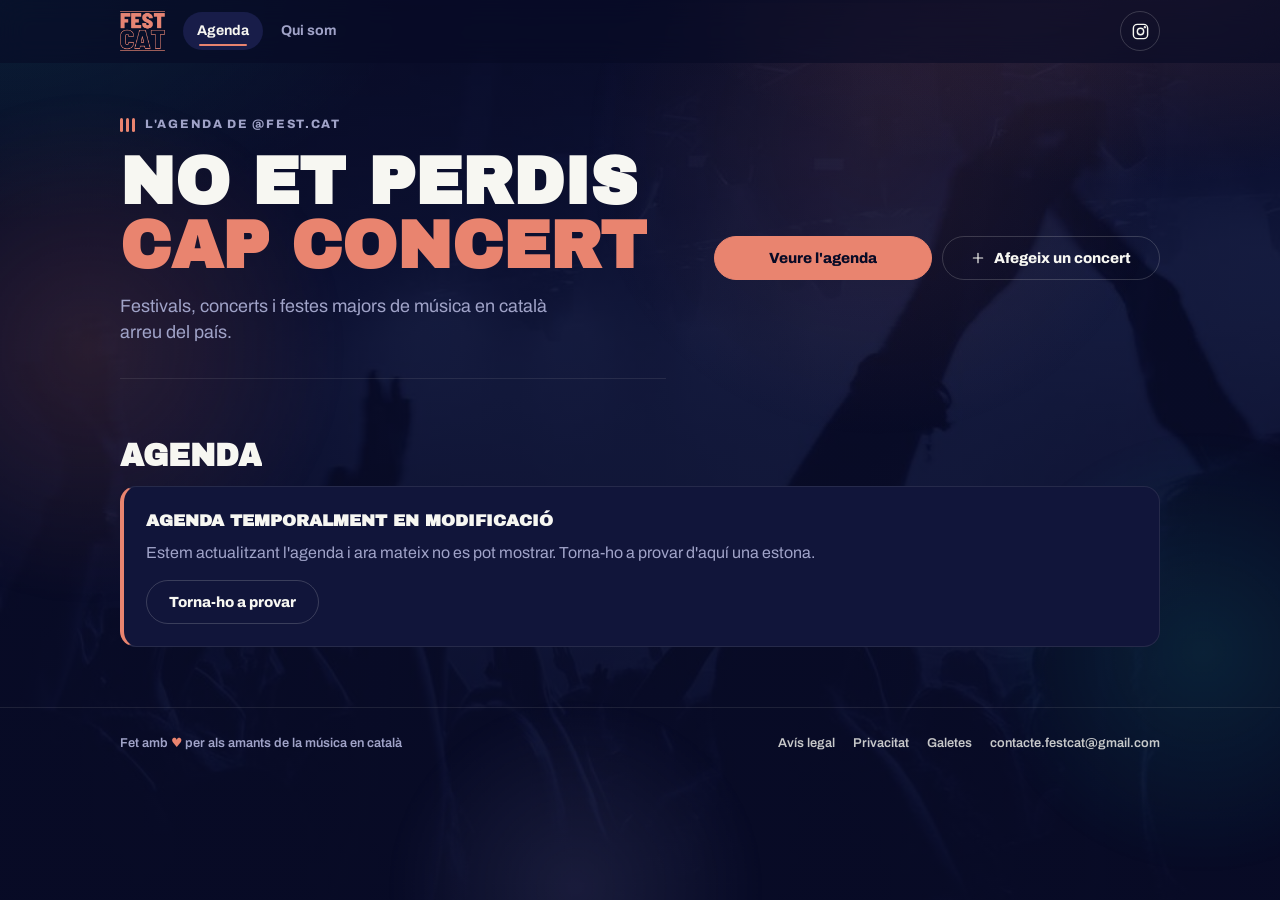
==== index.html @ 737446c3 "Add files via upload" ====
<!DOCTYPE html>
<html lang="ca">
<head>
<meta charset="UTF-8">
<meta name="viewport" content="width=device-width, initial-scale=1, viewport-fit=cover">
<title>FEST CAT — L'agenda de concerts en català</title>
<meta name="description" content="L'agenda de festivals i concerts de música en català, actualitzada en temps real.">
<meta name="theme-color" content="#080b26">
<link rel="icon" id="favicon" type="image/png" href="data:,">
<link rel="preconnect" href="https://fonts.googleapis.com">
<link rel="preconnect" href="https://fonts.gstatic.com" crossorigin>
<link href="https://fonts.googleapis.com/css2?family=Archivo+Black&family=Archivo:wght@400;500;600;700;800&display=swap" rel="stylesheet">
<style>
:root{
  --bg:#080b26;--surface:#11153a;--surface-2:#181d49;
  --text:#f7f7f2;--muted:#a0a3c8;--line:rgba(247,247,242,.09);--line-2:rgba(247,247,242,.18);
  /* Marca */
  --coral:#e9846f;--cyan:#23ffeb;--lilac:#b9b6ff;
  /* Un color per tipus d'esdeveniment: festival=corall, concert=turquesa, festa major=lila */
  --r-s:10px;--r-m:16px;--r-l:22px;--hh:62px;
  --font-display:'Archivo Black','Arial Black',sans-serif;--font-body:'Archivo',system-ui,sans-serif;
  --bg-image:url([data-uri]); /* foto de concert (incrustada) */
  --sy:0;
}
*{box-sizing:border-box}
[hidden]{display:none!important}
html{scroll-behavior:smooth;scroll-padding-top:calc(var(--hh) + 12px)}
body{margin:0;color:var(--text);font-family:var(--font-body);line-height:1.45;-webkit-font-smoothing:antialiased;background:var(--bg);overflow-x:hidden}
body::before{content:"";position:fixed;inset:-8% 0 0;z-index:-1;pointer-events:none;transform:translate3d(0,calc(var(--sy)*-.1px),0);
  background:radial-gradient(55% 38% at 88% 0,rgba(233,132,111,.18),transparent 70%),radial-gradient(45% 32% at 0 8%,rgba(35,255,235,.08),transparent 70%),linear-gradient(rgba(8,11,38,.84),rgba(8,11,38,.94)),var(--bg-image) 50% 72%/cover no-repeat,var(--bg)}
a{color:inherit}
:focus-visible{outline:2px solid #fff;outline-offset:3px;border-radius:8px}
.ico{flex:none;display:block}[data-ico]{display:inline-flex}
.wrap{max-width:1080px;margin:0 auto;padding:0 20px 40px}
.narrow{max-width:720px;margin-left:auto;margin-right:auto}

/* Capçalera */
header.top{position:sticky;top:0;z-index:50;background:rgba(8,11,38,.6);backdrop-filter:blur(14px);-webkit-backdrop-filter:blur(14px);border-bottom:1px solid transparent;transition:background .25s,border-color .25s}
header.top.scrolled{background:rgba(8,11,38,.98);border-color:var(--line)}
#prog{position:absolute;left:0;bottom:-1px;height:2px;width:100%;background:var(--coral);transform:scaleX(0);transform-origin:left}
.top-inner{max-width:1080px;margin:0 auto;padding:0 20px;height:var(--hh);display:flex;align-items:center;gap:18px}
.logo{height:40px;width:auto;display:block;flex:none}
.nav{display:flex;align-items:center;gap:4px;flex:1}
.nav a{font-weight:700;font-size:.88rem;text-decoration:none;color:var(--muted);padding:9px 14px;border-radius:999px;transition:.15s}
.nav a:hover{color:var(--text)}.nav a.active{color:var(--text);background:var(--surface-2)}
.nav .nav-add{display:none}
.top-actions{display:flex;align-items:center;gap:8px;margin-left:auto}
.top-link,.menu-btn{height:40px;border-radius:999px;border:1px solid var(--line-2);color:var(--text);display:inline-flex;align-items:center;justify-content:center;background:none;cursor:pointer;transition:.15s}
.top-link{width:40px}.top-link:hover,.menu-btn:hover{background:var(--surface-2)}
.menu-btn{display:none;gap:8px;padding:0 14px;font:800 .82rem var(--font-body)}
@media(max-width:680px){
  :root{--hh:56px}
  .top-inner{padding:0 16px;gap:12px}.logo{height:36px}
  .menu-btn{display:inline-flex}
  .nav{display:none;position:absolute;left:0;right:0;top:100%;flex-direction:column;align-items:stretch;gap:2px;padding:8px 16px 14px;background:rgba(17,21,58,.98);border-bottom:1px solid var(--line)}
  .nav.open{display:flex}.nav a{font-size:1rem;padding:14px;border-radius:var(--r-s)}
  .nav .nav-add{display:block;color:var(--coral)}
}

.view{display:none}.view.active{display:block;animation:fade .35s ease}
@keyframes fade{from{opacity:0;transform:translateY(6px)}to{opacity:1;transform:none}}

/* Botons */
.btn{display:inline-flex;align-items:center;justify-content:center;gap:8px;font:800 .92rem var(--font-body);text-decoration:none;background:var(--coral);color:var(--bg);border:1px solid var(--coral);border-radius:999px;padding:13px 22px;cursor:pointer;transition:transform .12s,filter .12s,background .15s}
.btn:hover{filter:brightness(1.08);transform:translateY(-1px)}.btn:disabled{opacity:.55;cursor:default;transform:none}
.btn.ghost{background:none;color:var(--text);border-color:var(--line-2)}.btn.ghost:hover{background:var(--surface-2);filter:none}

/* Hero */
.hero{display:grid;grid-template-columns:1.1fr .9fr;gap:48px;align-items:center;padding:52px 0 16px}
.eyebrow{display:inline-flex;align-items:center;gap:10px;font-weight:800;font-size:.76rem;letter-spacing:.14em;text-transform:uppercase;color:var(--muted);margin-bottom:16px}
.eq{display:inline-flex;gap:3px;align-items:flex-end;height:14px;color:var(--coral)}
.eq i{width:3px;height:100%;background:currentColor;border-radius:2px;transform-origin:bottom;animation:eq 1s ease-in-out infinite}
.eq i:nth-child(2){animation-delay:.25s}.eq i:nth-child(3){animation-delay:.5s}
@keyframes eq{0%,100%{transform:scaleY(.3)}50%{transform:scaleY(1)}}
.hero h1{font-family:var(--font-display);font-size:clamp(2rem,6.6vw,4.1rem);line-height:.98;text-transform:uppercase;margin:0 0 16px}
.hero h1 .row{display:block}.hero h1 .hl{color:var(--coral)}
@keyframes rise{to{opacity:1;transform:none}}
.lead{color:var(--muted);font-size:clamp(.98rem,2.5vw,1.12rem);max-width:44ch;margin:0}
.hero-cta{display:flex;flex-wrap:wrap;gap:10px;margin-top:24px}
.stats{display:flex;flex-wrap:wrap;gap:14px 36px;margin-top:32px;padding-top:22px;border-top:1px solid var(--line)}
.stat{background:none;border:0;padding:0;color:inherit;text-align:left;font:inherit}
button.stat{cursor:pointer}button.stat:hover b{color:var(--coral)}
.stat b{display:block;font-family:var(--font-display);font-size:2rem;line-height:1;transition:color .15s}
.stat span{display:block;margin-top:6px;color:var(--muted);font-size:.68rem;font-weight:700;letter-spacing:.1em;text-transform:uppercase}
.live{display:inline-flex;align-items:center;gap:8px;align-self:center;font-size:.78rem;font-weight:700;color:var(--muted)}
.dot{width:8px;height:8px;border-radius:50%;background:#4ade80;animation:pulse 2s infinite}
@keyframes pulse{0%{box-shadow:0 0 0 0 rgba(74,222,128,.5)}70%{box-shadow:0 0 0 8px rgba(74,222,128,0)}100%{box-shadow:0 0 0 0 rgba(74,222,128,0)}}
.nextbox{background:var(--surface);border:1px solid var(--line);border-radius:var(--r-l);padding:20px;box-shadow:0 30px 70px -30px rgba(0,0,0,.6)}
.next-label{font-size:.7rem;font-weight:800;letter-spacing:.14em;text-transform:uppercase;color:var(--muted)}
.next-date{font-family:var(--font-display);font-size:1.25rem;text-transform:uppercase;margin:4px 0 14px}
.next-item{display:block;text-decoration:none;padding:12px 14px;border-radius:var(--r-s);margin-top:8px;background:color-mix(in srgb,var(--c) 10%,transparent);border-left:3px solid var(--c)}
.next-item b{display:block;font-size:.98rem}.next-item span{display:block;font-size:.8rem;color:var(--muted);margin-top:2px}
.next-more{margin:12px 0 0;font-size:.8rem;color:var(--muted)}
@media(max-width:860px){.hero{grid-template-columns:1fr;gap:0;padding:22px 0 0}.hero-side{display:none}.hero-cta.mob{display:flex}.eyebrow{margin-bottom:10px}.hero h1{margin-bottom:10px}.hero-cta{margin-top:14px;gap:8px;flex-wrap:nowrap}.hero-cta .btn{flex:1;padding:11px 10px;font-size:.84rem;white-space:nowrap}.stats{margin-top:16px;padding-top:14px;gap:10px 22px}.stat b{font-size:1.3rem}.stat span{font-size:.58rem;margin-top:4px}.live{font-size:.7rem}}

/* Capçalera d'agenda */
.block-head{display:flex;align-items:baseline;justify-content:space-between;gap:12px;margin:24px 0 14px}#agenda{scroll-margin-top:8px}
.block-head h2{font-family:var(--font-display);font-size:clamp(1.4rem,5vw,1.9rem);text-transform:uppercase;line-height:1;margin:0}
@media(max-width:860px){.block-head{margin:18px 0 12px}}

/* Filtres */
#filters-area{margin-bottom:4px}
.frow{display:flex;flex-wrap:wrap;gap:10px;align-items:center}
.ctl{position:relative;display:flex;align-items:center;gap:8px;height:44px;border:1px solid var(--line-2);border-radius:var(--r-s);background:var(--surface);padding:0 12px;min-width:0;transition:.15s;color:var(--text)}
.ctl:hover{border-color:rgba(247,247,242,.35)}.ctl:focus-within{border-color:#fff}
.ctl .pre{font-size:.64rem;font-weight:800;letter-spacing:.1em;text-transform:uppercase;color:var(--muted);flex:none}
.ctl input,.ctl select,.ctl .val{flex:1;min-width:0;height:100%;border:0;background:none;color:var(--text);font:600 .9rem var(--font-body);outline:none;color-scheme:dark;text-align:left;padding:0;cursor:pointer;appearance:none;-webkit-appearance:none}
.ctl .val{display:flex;align-items:center;justify-content:space-between;gap:6px}.ctl .val{overflow:hidden}.ctl .val span{overflow:hidden;text-overflow:ellipsis;white-space:nowrap}
.ctl select{padding-right:18px}
.ctl>[data-ico]{color:var(--muted);flex:none;pointer-events:none;transition:color .2s}.ctl.has>[data-ico]:first-child{color:var(--coral)}
.ctl.search{flex:0 1 300px;cursor:text}.ctl.search input{cursor:text}.ctl.search input::-webkit-search-cancel-button{display:none}
.ctl.search input::placeholder{color:var(--muted);font-weight:500}
.ctl.sel{flex:1 1 0}@media(min-width:681px){.ctl.sel:last-child .pop{left:auto;right:0}}
.fpanel{display:flex;gap:10px;flex:1 1 0;min-width:0}
.fbtn{display:none;position:relative;height:44px;padding:0 14px;gap:8px;align-items:center;border:1px solid var(--line-2);border-radius:var(--r-s);background:var(--surface);color:var(--text);font:700 .86rem var(--font-body);cursor:pointer}
.fbtn b{min-width:18px;height:18px;border-radius:9px;background:var(--coral);color:var(--bg);font-size:.7rem;display:grid;place-items:center;padding:0 5px}
.chips{display:flex;gap:8px;margin:12px 0 0;overflow-x:auto;scrollbar-width:none;padding-bottom:2px}.chips::-webkit-scrollbar{display:none}
.chip{flex:none;display:inline-flex;align-items:center;gap:7px;font:700 .82rem var(--font-body);background:none;color:var(--text);border:1px solid var(--line-2);border-radius:999px;padding:9px 15px;cursor:pointer;transition:.15s}
.chip:hover{border-color:rgba(247,247,242,.4)}
.chip.active{background:var(--text);color:var(--bg);border-color:var(--text)}
.chip[data-type]::before{content:"";width:8px;height:8px;border-radius:50%;background:var(--c)}
.chip[data-type].active{background:var(--c);border-color:var(--c);color:var(--bg)}.chip[data-type].active::before{background:var(--bg)}
.mob-chips{display:none}.sep{flex:none;width:1px;background:var(--line-2);margin:4px 2px}
.filter-bar{display:flex;align-items:center;justify-content:space-between;gap:10px;margin-top:10px}
.filter-bar:has(.filter-result:empty):has([hidden]){display:none}
.filter-result{color:var(--muted);font-size:.8rem;font-weight:600}
.link-btn{background:none;border:0;padding:4px 0;color:var(--text);font:700 .82rem var(--font-body);cursor:pointer;text-decoration:underline;text-underline-offset:3px}
.pop{position:absolute;z-index:40;top:calc(100% + 6px);left:0;min-width:100%;width:300px;max-height:340px;overflow:auto;background:var(--surface-2);border:1px solid var(--line-2);border-radius:var(--r-m);padding:6px;box-shadow:0 24px 60px -10px rgba(0,0,0,.7)}
.pop .opt{display:flex;width:100%;align-items:center;justify-content:space-between;gap:10px;text-align:left;background:none;border:0;border-radius:8px;color:var(--text);font:600 .9rem var(--font-body);padding:10px 12px;cursor:pointer}
.pop .opt:hover,.pop .opt.on{background:rgba(247,247,242,.09)}.pop .opt.on{color:var(--coral)}
.pop .opt.prov{font-weight:800;font-size:.72rem;letter-spacing:.1em;text-transform:uppercase;color:var(--muted);margin-top:6px}.pop .opt.prov.on{color:var(--coral)}
.pop .opt.mun{padding-left:22px}.pop .opt em{font-style:normal;font-size:.74rem;color:var(--muted)}
#scrim{position:fixed;inset:0;z-index:39;background:rgba(0,0,0,.55)}
@media(max-width:680px){
  .ctl.search{flex:1 1 0}.fbtn{display:inline-flex}
  .fpanel{display:none;order:3;flex:1 1 100%;flex-wrap:wrap}.fpanel.open{display:flex}.fpanel .ctl{flex:1 1 100%}.mob-chips{display:flex;flex-wrap:wrap;gap:8px;flex:1 1 100%}.chips .desk{display:none}
  .ctl input,.ctl select,.ctl .val{font-size:16px}
  .pop{position:fixed;left:0;right:0;bottom:0;top:auto;width:auto;max-height:70vh;border-radius:20px 20px 0 0;padding:10px 10px calc(14px + env(safe-area-inset-bottom))}
  .chips{margin:10px -16px 0;padding:0 16px 2px}
}

/* Mesos */
.month{margin-top:22px}
.month-head{position:sticky;top:var(--hh);z-index:5;display:flex;align-items:baseline;justify-content:space-between;gap:12px;margin:0 0 10px;padding:10px 0;background:rgba(8,11,38,.9);backdrop-filter:blur(10px);-webkit-backdrop-filter:blur(10px);font-family:var(--font-display);font-size:1.1rem;text-transform:uppercase}
.month-head em{font:600 .76rem var(--font-body);font-style:normal;text-transform:none;color:var(--muted)}
.list{display:flex;flex-direction:column;gap:12px}

/* Targetes: tot el color ve del tipus */
.t-festival{--c:var(--coral)}.t-concert{--c:var(--cyan)}.t-festa{--c:var(--lilac)}
.card{--bc:color-mix(in srgb,var(--c) 30%,transparent);--sw:78px;--nr:7px;position:relative;isolation:isolate;display:flex;min-width:0;border:1px solid transparent;border-radius:var(--r-m);transition:transform .25s,opacity .5s}
.card::before{content:"";position:absolute;inset:-1px;z-index:-1;border-radius:inherit;border:1px solid var(--bc);background-origin:border-box;transition:border-color .2s;background:linear-gradient(110deg,color-mix(in srgb,var(--c) 10%,var(--surface)),var(--surface) 62%);-webkit-mask:radial-gradient(circle var(--nr) at var(--sw) 0,#0000 98%,#000),radial-gradient(circle var(--nr) at var(--sw) 100%,#0000 98%,#000);-webkit-mask-composite:source-in;mask:radial-gradient(circle var(--nr) at var(--sw) 0,#0000 98%,#000),radial-gradient(circle var(--nr) at var(--sw) 100%,#0000 98%,#000);mask-composite:intersect}
.card::after{content:"";position:absolute;inset:-1px;border-radius:inherit;pointer-events:none;opacity:0;transition:opacity .25s;background:radial-gradient(260px circle at var(--mx,50%) var(--my,50%),color-mix(in srgb,var(--c) 16%,transparent),transparent 70%);-webkit-mask:radial-gradient(circle var(--nr) at var(--sw) 0,#0000 98%,#000),radial-gradient(circle var(--nr) at var(--sw) 100%,#0000 98%,#000);-webkit-mask-composite:source-in;mask:radial-gradient(circle var(--nr) at var(--sw) 0,#0000 98%,#000),radial-gradient(circle var(--nr) at var(--sw) 100%,#0000 98%,#000);mask-composite:intersect}
@media(hover:hover){.card:hover{--bc:color-mix(in srgb,var(--c) 70%,transparent);transform:translateY(-2px)}.card:hover::after{opacity:1}}
.reveal{opacity:0;transform:translateY(16px)}.reveal.in{opacity:1;transform:none}
.stub{position:relative;z-index:1;flex:0 0 78px;display:flex;flex-direction:column;align-items:center;justify-content:center;gap:2px;padding:14px 0;color:var(--c);line-height:1;background:color-mix(in srgb,var(--c) 14%,transparent);border-right:2px dashed color-mix(in srgb,var(--c) 40%,transparent);border-radius:calc(var(--r-m) - 1px) 0 0 calc(var(--r-m) - 1px);-webkit-mask:radial-gradient(circle var(--nr) at calc(100% - 1px) -1px,#0000 98%,#000),radial-gradient(circle var(--nr) at calc(100% - 1px) calc(100% + 1px),#0000 98%,#000);-webkit-mask-composite:source-in;mask:radial-gradient(circle var(--nr) at calc(100% - 1px) -1px,#0000 98%,#000),radial-gradient(circle var(--nr) at calc(100% - 1px) calc(100% + 1px),#0000 98%,#000);mask-composite:intersect}
.nt,.nb{position:absolute;z-index:2;pointer-events:none;width:calc(var(--nr)*2);height:calc(var(--nr)*2);left:calc(var(--sw) - 1px - var(--nr));border:1px solid var(--bc);border-radius:50%;transition:border-color .2s}
.nt{top:calc(-1px - var(--nr));clip-path:inset(50% 0 0 0)}.nb{bottom:calc(-1px - var(--nr));clip-path:inset(0 0 50% 0)}
.stub .wd,.stub .mon{font-size:.64rem;font-weight:800;letter-spacing:.12em;text-transform:uppercase}
.stub .day{font-family:var(--font-display);font-size:2.1rem;color:var(--text);margin:4px 0 3px}
.content{flex:1;min-width:0;display:flex;align-items:center;gap:28px;padding:16px 20px}
.main{flex:1;min-width:0}
.tags{display:flex;flex-wrap:wrap;align-items:center;gap:6px 10px;margin-bottom:8px}
.tag{font-size:.62rem;font-weight:800;letter-spacing:.12em;text-transform:uppercase;padding:4px 9px;border-radius:6px;background:var(--c);color:var(--bg)}
.when{font-size:.74rem;font-weight:700;color:var(--c)}
.title{font-family:var(--font-display);text-transform:uppercase;font-size:clamp(1.12rem,3.4vw,1.45rem);line-height:1.1;margin:0;overflow-wrap:anywhere}
.artists{margin:7px 0 0;color:var(--muted);font-size:.92rem;line-height:1.4}
.side{flex:none;width:250px;display:flex;flex-direction:column;gap:12px}
.meta{display:flex;flex-direction:column;gap:6px;min-width:0}.side.row{flex-direction:row;align-items:center;justify-content:space-between;gap:12px}.side.row .meta{flex:1}.side.row .abtn.sq{flex:none}
.mi{display:flex;align-items:flex-start;gap:8px;font-size:.86rem;font-weight:600;text-decoration:none;color:var(--text);min-width:0}
.mi svg{color:var(--c);margin-top:2px}.mi span{min-width:0;overflow-wrap:anywhere}
a.mi:hover span{text-decoration:underline}
.acts{display:flex;gap:8px}
.abtn{display:inline-flex;align-items:center;justify-content:center;gap:8px;height:40px;padding:0 16px;border-radius:999px;border:1px solid color-mix(in srgb,var(--c) 55%,transparent);color:var(--c);background:none;text-decoration:none;font:800 .8rem var(--font-body);transition:.15s;white-space:nowrap}
.abtn:hover{background:var(--c);color:var(--bg)}.abtn.sq{width:40px;padding:0}
@media(max-width:720px){
  .card{--sw:58px;--nr:6px}.stub{flex-basis:58px}.stub .day{font-size:1.6rem}
  .content{flex-direction:column;align-items:stretch;gap:12px;padding:14px 14px 14px 16px}
  .side{width:auto;gap:10px}.meta{gap:5px}.acts .abtn:not(.sq){flex:1}
}

/* Passats */
.past-toggle{width:100%;margin-top:34px;background:none;border:1px solid var(--line-2);color:var(--muted);font:700 .88rem var(--font-body);padding:14px 18px;border-radius:var(--r-m);cursor:pointer;display:flex;align-items:center;justify-content:center;gap:8px;transition:.15s}
.past-toggle:hover{color:var(--text);background:var(--surface)}.past-toggle .ico{transition:transform .2s}.past-toggle.open .ico{transform:rotate(180deg)}
#past-content{display:none;margin-top:10px;filter:grayscale(.9);opacity:.55}#past-content.open{display:block}

/* Vistes interiors */
.page-head{padding:40px 0 8px}
.back{display:inline-flex;align-items:center;gap:8px;color:var(--muted);font-weight:700;font-size:.84rem;text-decoration:none;margin-bottom:18px}.back:hover{color:var(--text)}
.page-head h1{font-family:var(--font-display);font-size:clamp(1.9rem,7vw,3rem);line-height:1;text-transform:uppercase;margin:0 0 14px}
.page-head p{color:var(--muted);font-size:1.05rem;margin:0;max-width:56ch}
.panel{background:var(--surface);border:1px solid var(--line);border-radius:var(--r-l);padding:24px;margin-top:16px}
.panel h3{font-family:var(--font-display);text-transform:uppercase;font-size:1.05rem;margin:0 0 12px;color:var(--coral)}
.panel p{margin:0 0 14px}.panel p:last-child{margin:0}.panel .muted{color:var(--muted)}
.btn-row{display:flex;flex-wrap:wrap;gap:10px;margin-top:18px}
.form{margin-top:24px}.field{margin-bottom:16px}
.field label{display:block;margin:0 0 6px 4px;color:var(--muted);font-size:.68rem;font-weight:800;letter-spacing:.1em;text-transform:uppercase}
.field label .opt{text-transform:none;letter-spacing:0;font-weight:600;opacity:.8}
.field input,.field select,.field textarea{width:100%;height:46px;border:1px solid var(--line-2);border-radius:var(--r-s);background:var(--surface);color:var(--text);padding:0 14px;font:500 .95rem var(--font-body);outline:none;transition:.15s;color-scheme:dark}
.field textarea{height:auto;min-height:120px;padding:12px 14px;resize:vertical;line-height:1.4}
.field input:focus,.field select:focus,.field textarea:focus{border-color:#fff;box-shadow:0 0 0 3px rgba(255,255,255,.1)}
.field .invalid{border-color:var(--coral);box-shadow:0 0 0 3px rgba(233,132,111,.15)}
.hint{margin:6px 4px 0;color:var(--muted);font-size:.78rem}
.row2{display:grid;grid-template-columns:1fr 1fr;gap:12px}@media(max-width:480px){.row2{grid-template-columns:1fr}.field input,.field select,.field textarea{font-size:16px}}
.hp{position:absolute;left:-9999px;width:1px;height:1px;overflow:hidden}
.form-status{margin:14px 0 0;font-weight:600;font-size:.9rem}.form-status.error{color:var(--coral)}.form-actions{margin-top:22px}
.loading,.empty{color:var(--muted);font-weight:600;padding:28px 0;text-align:center}
.notice{background:var(--surface);border:1px solid var(--line);border-left:4px solid var(--coral);border-radius:var(--r-m);padding:22px}
.notice h3{font-family:var(--font-display);text-transform:uppercase;font-size:1.05rem;margin:0 0 8px}.notice p{margin:0 0 16px;color:var(--muted)}
.skel{height:120px;border-radius:var(--r-m);background:linear-gradient(90deg,var(--surface) 25%,var(--surface-2) 50%,var(--surface) 75%) 0 0/200% 100%;animation:sh 1.4s linear infinite;margin-bottom:12px}
@keyframes sh{to{background-position:-200% 0}}
#to-top{position:fixed;right:16px;bottom:calc(16px + env(safe-area-inset-bottom));z-index:30;width:46px;height:46px;border-radius:50%;border:1px solid var(--line-2);background:rgba(17,21,58,.92);backdrop-filter:blur(8px);color:var(--text);display:grid;place-items:center;cursor:pointer;opacity:0;transform:translateY(12px);pointer-events:none;transition:.25s}
#to-top.show{opacity:1;transform:none;pointer-events:auto}#to-top .ico{transform:rotate(180deg)}

footer{border-top:1px solid var(--line);margin-top:20px}
.foot{max-width:1080px;margin:0 auto;padding:26px 20px 40px;display:flex;justify-content:space-between;align-items:center;flex-wrap:wrap;gap:12px 24px;color:var(--muted);font-size:.8rem;font-weight:600}
.foot a{color:var(--text);text-decoration:none;opacity:.8}.foot a:hover{opacity:1;text-decoration:underline}
.foot-links{display:flex;flex-wrap:wrap;gap:8px 18px}

/* ===== MOVIMENT (només transform i opacity; tot lligat a scroll o a accions) ===== */
:root{--ease:cubic-bezier(.16,1,.3,1)}
.hero{position:relative}
.hero::before{content:"";position:absolute;inset:-60px -20px;z-index:-1;pointer-events:none;background:radial-gradient(420px circle at var(--hx,72%) var(--hy,30%),rgba(233,132,111,.10),transparent 70%)}
.hero-copy{translate:0 calc(var(--hp,0)*-36px)}
.hero-side{display:flex;flex-direction:column;gap:20px;min-width:0;translate:0 calc(var(--hp,0)*-64px)}.hero-cta.desk{margin:0;justify-content:center}.hero-cta.desk .btn{flex:1}.hero-cta.mob{display:none}
.enter{opacity:0;transform:translateY(16px);animation:rise .8s var(--ease) calc(var(--d,0)*1ms) forwards}
.m{display:inline-block;overflow:hidden;vertical-align:top;padding-bottom:.12em;margin-bottom:-.12em}
.w{display:inline-block;transform:translateY(112%);animation:wup .9s var(--ease) calc(var(--i)*80ms + 150ms) forwards}
@keyframes wup{to{transform:none}}
.tm{display:inline-block;overflow:hidden;vertical-align:bottom;padding-bottom:.2em;margin-bottom:-.2em}
.tw{display:inline-block;transform:translateY(118%);transition:transform .6s var(--ease)}
.tm.in .tw{transform:none}
.card .main>*{opacity:0;transform:translateY(8px);transition:opacity .4s var(--ease),transform .5s var(--ease)}
.card.in .main>*{opacity:1;transform:none}
.card.in .main>:nth-child(2){transition-delay:.06s}.card.in .main>:nth-child(3){transition-delay:.12s}
.stub .day{overflow:hidden;padding:0 2px}
.dn{display:inline-block;transform:translateY(118%);transition:transform .6s var(--ease) .1s}
.card.in .dn{transform:none}
.noanim .reveal,.noanim .main>*,.noanim .dn,.noanim .tw{opacity:1;transform:none;transition:none}
.when.now::before{content:"";display:inline-block;width:6px;height:6px;border-radius:50%;background:currentColor;margin-right:6px;vertical-align:middle;animation:blip 1.6s ease-in-out infinite}
@keyframes blip{50%{transform:scale(.5);opacity:.5}}
.chip,.btn,.abtn,.fbtn,.top-link{transition-property:transform,background,border-color,color,filter,translate,opacity}
.chip:active,.btn:active,.abtn:active,.fbtn:active,.top-link:active{transform:scale(.97)}
.btn{transition-duration:.15s}.btn,.abtn{will-change:translate}
/* Franja de títols que es mou amb el scroll */
.strip{margin:26px -20px 0;overflow:hidden;padding:4px 0;-webkit-mask-image:linear-gradient(90deg,transparent,#000 10%,#000 90%,transparent);mask-image:linear-gradient(90deg,transparent,#000 10%,#000 90%,transparent)}
.strip-row{display:flex;align-items:center;width:max-content;margin-left:-400px;font-family:var(--font-display);text-transform:uppercase;font-size:clamp(2rem,9vw,4.2rem);line-height:1.12;white-space:nowrap;color:transparent;--sc:rgba(35,255,235,.4);--scb:rgba(35,255,235,.9);-webkit-text-stroke:1.5px var(--sc)}
.strip-row+.strip-row{--sc:rgba(233,132,111,.62);--scb:rgba(233,132,111,.95)}
.strip-row span[data-eid]{cursor:pointer;transition:-webkit-text-stroke-color .2s}.strip-row span[data-eid]:hover{-webkit-text-stroke-color:var(--scb)}
@media(hover:hover){.strip:hover .run{animation-play-state:paused}}
.strip-row i{flex:none;width:.24em;height:.24em;border-radius:50%;background:transparent;border:1.5px solid var(--sc)}
.run{display:flex;align-items:center;animation:drift 70s linear infinite}.grp>*{margin-right:.5em}.strip-row+.strip-row .run{animation-direction:reverse}
@keyframes drift{to{transform:translate3d(-50%,0,0)}}
@media(max-width:860px){.strip{margin:18px -20px 0}}
/* Moviment que continua: llum que recorre els títols, deriva suau, targeta enfocada */
.hero h1 .row{transform:skewX(var(--vsk,0deg));transform-origin:left bottom}
.hero h1 .row:not(.hl){translate:calc(var(--hp,0)*-26px) 0}.hero h1 .hl{translate:calc(var(--hp,0)*26px) 0}
.block-head h2 .tm,.month-head .tm{transform:skewX(var(--vsk,0deg));transform-origin:left bottom}
@media(max-width:860px){.hero h1 .row:not(.hl){translate:calc(var(--hp,0)*-14px) 0}.hero h1 .hl{translate:none}}
.nextbox.enter{animation:rise .8s var(--ease) calc(var(--d,0)*1ms) forwards,sway 9s ease-in-out 1.6s infinite alternate}
@keyframes sway{from{rotate:-.6deg}to{rotate:.6deg}}
.card{transition:transform .25s,opacity .5s,filter .4s}
.card.focus{--bc:color-mix(in srgb,var(--c) 75%,transparent);filter:drop-shadow(0 16px 22px color-mix(in srgb,var(--c) 26%,transparent))}
.stub .day,.stub .dn{transition:color .35s}.card.focus .stub .day{color:var(--c)}
.chip.bounce{animation:popc .35s var(--ease)}@keyframes popc{40%{transform:scale(1.08)}}
.fbtn b.bump{animation:popc .4s var(--ease)}
.swap{animation:swapin .3s var(--ease)}@keyframes swapin{from{opacity:.35;transform:translateY(6px)}}
.abtn svg{transition:translate .2s var(--ease)}@media(hover:hover){.abtn:hover svg{translate:2px -2px}.abtn.sq:hover svg{translate:none;rotate:-8deg}}
.nav a{position:relative}.nav a::after{content:"";position:absolute;left:16px;right:16px;bottom:4px;height:2px;border-radius:2px;background:var(--coral);transform:scaleX(0);transition:transform .3s var(--ease)}.nav a:hover::after{transform:scaleX(.5)}.nav a.active::after{transform:scaleX(1)}
@media(max-width:680px){.nav a::after{display:none}}
.card.pulse::after{--mx:50%;--my:50%;background:radial-gradient(80% 160% at 50% 50%,color-mix(in srgb,var(--c) 34%,transparent),transparent 75%);animation:flash 1.4s ease-out}
@keyframes flash{0%{opacity:0}20%{opacity:1}100%{opacity:0}}
/* Pàgines interiors */
.page-head{padding:40px 0 8px;max-width:760px}.page-head .eyebrow{margin-bottom:14px}
.about{display:grid;grid-template-columns:1fr 1fr;gap:16px;margin-top:22px;align-items:start}
.about .panel{margin:0;position:relative;padding:28px}.about .panel p{color:rgba(247,247,242,.86)}.about .panel p strong{color:var(--text)}
.num{position:absolute;top:20px;right:24px;font-family:var(--font-display);font-size:2.6rem;line-height:1;color:transparent;-webkit-text-stroke:1.2px rgba(247,247,242,.22)}
.tiles{display:grid;gap:10px;margin-top:22px}
.tile{display:flex;align-items:center;gap:14px;padding:14px 16px;border:1px solid var(--line-2);border-radius:var(--r-m);background:rgba(8,11,38,.4);text-decoration:none;transition:transform .2s var(--ease),border-color .2s,background .2s}
.tile>[data-ico]{color:var(--coral)}.tile>span{flex:1;min-width:0}.tile b{display:block;font-size:.95rem}.tile small{display:block;color:var(--muted);font-size:.8rem;overflow-wrap:anywhere}
.tile .go{color:var(--muted);transition:translate .2s var(--ease),color .2s}
@media(hover:hover){.tile:hover{transform:translateY(-2px);border-color:rgba(233,132,111,.6);background:rgba(233,132,111,.08)}.tile:hover .go{translate:3px -3px;color:var(--coral)}}
.addgrid{display:grid;grid-template-columns:290px 1fr;gap:28px;margin-top:22px;align-items:start}
.steps{position:sticky;top:calc(var(--hh) + 20px);padding:10px 22px;border:1px solid var(--line);border-radius:var(--r-l);background:var(--surface)}
.step{display:flex;gap:14px;padding:16px 0}.step+.step{border-top:1px dashed var(--line-2)}
.step b{font-family:var(--font-display);font-size:1.3rem;color:var(--coral);line-height:1.1}
.step span{font-size:.86rem;color:var(--muted);line-height:1.4}.step strong{display:block;color:var(--text);font-size:.95rem;margin-bottom:2px}
.grp{margin:0 0 16px;padding:24px;border:1px solid var(--line);border-radius:var(--r-l);background:var(--surface);min-width:0}
.grp legend{float:left;width:100%;display:flex;align-items:center;gap:12px;margin:0 0 18px;padding:0;font-family:var(--font-display);text-transform:uppercase;font-size:1.05rem}.grp legend+*{clear:both}
.grp legend b{display:grid;place-items:center;width:30px;height:30px;border-radius:50%;background:var(--coral);color:var(--bg);font:800 .72rem var(--font-body)}
.grp>.field:last-child{margin-bottom:0}
.grp .field input,.grp .field select,.grp .field textarea{background:rgba(8,11,38,.7)}
.seg{display:flex;flex-wrap:wrap;gap:8px}.field .segopt{position:relative;--c:#f7f7f2;display:block;margin:0;font-size:1rem;letter-spacing:0;text-transform:none;color:var(--text);font-weight:400}.segopt input{position:absolute;inset:0;opacity:0;cursor:pointer;margin:0}
.segopt span{display:inline-flex;align-items:center;gap:8px;padding:11px 16px;border:1px solid var(--line-2);border-radius:999px;font-weight:700;font-size:.88rem;background:rgba(8,11,38,.7);transition:background .2s,color .2s,border-color .2s,transform .2s var(--ease)}
.sd{width:8px;height:8px;border-radius:50%;background:var(--c)}
@media(hover:hover){.segopt:hover span{border-color:var(--c)}}
.segopt input:checked+span{background:var(--c);color:var(--bg);border-color:var(--c);transform:scale(1.03)}.segopt input:checked+span .sd{background:var(--bg)}
.segopt input:focus-visible+span{outline:2px solid #fff;outline-offset:2px}
.seg.invalid{outline:1px solid var(--coral);outline-offset:5px;border-radius:12px}
.form{margin:0}.form-actions{display:flex;flex-wrap:wrap;align-items:center;gap:14px;margin-top:6px}.form-status{margin:0}
.success{margin:0;text-align:center;padding:44px 24px}.success .btn-row{justify-content:center}
.okmark{width:64px;height:64px;margin:0 auto 16px;display:block;fill:none;stroke:var(--coral);stroke-width:2.5;stroke-linecap:round;stroke-linejoin:round}
.okmark circle{stroke-dasharray:151;stroke-dashoffset:151;animation:draw .8s var(--ease) forwards}.okmark path{stroke-dasharray:40;stroke-dashoffset:40;animation:draw .5s .5s var(--ease) forwards}
@keyframes draw{to{stroke-dashoffset:0}}
@media(max-width:860px){.about{grid-template-columns:1fr}.about .panel{padding:22px}.addgrid{grid-template-columns:1fr;gap:16px}.steps{position:static;display:flex;padding:14px 8px}.step{flex:1;flex-direction:column;gap:6px;padding:0 10px;text-align:left}.step+.step{border-top:0;border-left:1px dashed var(--line-2)}.step span{font-size:0;line-height:0}.step strong{font-size:.8rem;line-height:1.25;margin:0}.step b{font-size:1.1rem}.grp{padding:20px 18px}}
/* Moviment ambiental i micro-interaccions per tota la web */
.orb{position:fixed;z-index:-1;pointer-events:none;border-radius:50%;will-change:transform}
.orb.a{width:46vmax;height:46vmax;left:-16vmax;top:6vh;background:radial-gradient(circle,rgba(233,132,111,.15),transparent 62%);animation:orbA 36s ease-in-out infinite alternate}
.orb.b{width:40vmax;height:40vmax;right:-14vmax;top:44vh;background:radial-gradient(circle,rgba(35,255,235,.09),transparent 62%);animation:orbB 44s ease-in-out infinite alternate}
.orb.c{width:34vmax;height:34vmax;left:28vw;bottom:-16vmax;background:radial-gradient(circle,rgba(185,182,255,.10),transparent 62%);animation:orbC 50s ease-in-out infinite alternate}
@keyframes orbA{to{transform:translate3d(22vw,12vh,0) scale(1.15)}}@keyframes orbB{to{transform:translate3d(-24vw,-14vh,0) scale(1.2)}}@keyframes orbC{to{transform:translate3d(-20vw,-10vh,0) scale(1.15)}}
#glow{position:fixed;z-index:-1;left:0;top:0;width:520px;height:520px;margin:-260px 0 0 -260px;border-radius:50%;pointer-events:none;opacity:0;transition:opacity .5s;background:radial-gradient(circle,rgba(233,132,111,.14),transparent 65%);will-change:transform}
body.has-pointer #glow{opacity:1}
.btn{position:relative;overflow:hidden}
.btn:not(.ghost)::after{content:"";position:absolute;inset:0;background:linear-gradient(100deg,transparent 30%,rgba(255,255,255,.38) 50%,transparent 70%);transform:translateX(-130%);pointer-events:none}
@media(hover:hover){.btn:not(.ghost):hover::after{transform:translateX(130%);transition:transform .8s var(--ease)}}
.logo{transition:scale .3s var(--ease),rotate .3s var(--ease)}header.top.scrolled .logo{scale:.88}.brand:hover .logo{rotate:-5deg}
.card .stub{opacity:0;translate:-14px 0;transition:opacity .5s var(--ease),translate .6s var(--ease)}.card.in .stub{opacity:1;translate:none}
.noanim .stub{opacity:1;translate:none;transition:none}
.heart{display:inline-block;color:var(--coral);animation:beat 1.8s ease-in-out infinite}
@keyframes beat{0%,100%{transform:scale(1)}15%{transform:scale(1.28)}30%{transform:scale(1)}45%{transform:scale(1.18)}}
.field:focus-within>label{color:var(--text)}
.fprog{height:3px;border-radius:3px;background:var(--line);overflow:hidden;margin:0 0 16px}
.fprog i{display:block;height:100%;background:var(--coral);transform-origin:left;transform:scaleX(var(--fp,0));transition:transform .5s var(--ease)}
.grp legend b{transition:background .3s,transform .3s var(--ease)}.grp legend b.ok{background:var(--text);font-size:0;transform:scale(1.1)}.grp legend b.ok::after{content:"✓";font-size:.85rem;color:var(--bg)}
.about-stats{margin-top:24px;max-width:520px}
@media(prefers-reduced-motion:reduce){*,*::before,*::after{animation:none!important;transition:none!important;scroll-behavior:auto!important}.reveal,.enter,.w,.tw,.dn,.card .main>*,.card .stub{opacity:1;transform:none;translate:none}.okmark circle,.okmark path{stroke-dashoffset:0}.hero-copy,.hero-side,.hero h1 .row,.hero h1 .hl{translate:none}.hero h1 .row,.block-head h2 .tm,.month-head .tm{transform:none}}
</style>
</head>
<body data-page="agenda">
<div class="orb a"></div><div class="orb b"></div><div class="orb c"></div><div id="glow"></div>
<header class="top">
  <div class="top-inner">
    <a class="brand" href="index.html" aria-label="Fest Cat · inici"><img class="logo" id="site-logo" src="[data-uri]" alt="Fest Cat"></a>
    <nav class="nav" id="main-nav" aria-label="Menú principal">
      <a href="index.html#agenda" data-view="agenda" class="active" aria-current="page">Agenda</a>
      <a href="qui-som.html" data-view="qui-som">Qui som</a>
      <a href="afegir.html" data-view="afegir" class="nav-add">+ Afegeix un concert</a>
    </nav>
    <div class="top-actions">
      <a class="top-link" href="https://instagram.com/fest.cat" target="_blank" rel="noopener" aria-label="Instagram @fest.cat"><i data-ico="ig" data-s="19"></i></a>
      <button class="menu-btn" id="nav-toggle" type="button" aria-expanded="false" aria-controls="main-nav"><i data-ico="menu" data-s="16"></i><span>Menú</span></button>
    </div>
  </div>
  <div id="prog"></div>
</header>

<div class="wrap">
  <div class="view active" id="view-agenda">
    <section class="hero">
      <div class="hero-copy">
        <span class="eyebrow enter" style="--d:0"><span class="eq"><i></i><i></i><i></i></span>L'agenda de @fest.cat</span>
        <h1 aria-label="No et perdis cap concert"><span class="row" aria-hidden="true"><span class="m"><span class="w" style="--i:0">No</span></span> <span class="m"><span class="w" style="--i:1">et</span></span> <span class="m"><span class="w" style="--i:2">perdis</span></span></span><span class="row hl" aria-hidden="true"><span class="m"><span class="w" style="--i:3">cap</span></span> <span class="m"><span class="w" style="--i:4">concert</span></span></span></h1>
        <p class="lead enter" style="--d:550">Festivals, concerts i festes majors de música en català arreu del país.</p>
        <div class="hero-cta mob enter" style="--d:650">
          <button class="btn" type="button" data-scroll="agenda">Veure l'agenda</button>
          <a class="btn ghost" href="afegir.html"><i data-ico="plus" data-s="16"></i>Afegeix un concert</a>
        </div>
        <div class="stats enter" style="--d:750" id="hero-stats"></div>
      </div>
      <div class="hero-side"><aside class="nextbox enter" style="--d:600" id="next-up" hidden aria-label="Propers esdeveniments"></aside><div class="hero-cta desk enter" style="--d:700"><button class="btn" type="button" data-scroll="agenda">Veure l'agenda</button><a class="btn ghost" href="afegir.html"><i data-ico="plus" data-s="16"></i>Afegeix un concert</a></div></div>
    </section>

    <section class="strip" id="strip" aria-hidden="true" hidden><div class="strip-row" id="strip-a"></div><div class="strip-row" id="strip-b"></div></section>

    <section id="agenda-llista">
      <div class="block-head" id="agenda"><h2><span class="tm"><span class="tw">Agenda</span></span></h2></div>
      <div id="filters-area" hidden>
        <div class="frow">
          <label class="ctl search"><i data-ico="search" data-s="18"></i><input id="filter-artist" type="search" placeholder="Artista o festival" autocomplete="off" spellcheck="false" aria-label="Cerca per artista o festival"></label>
          <button class="fbtn" id="fbtn" type="button" aria-expanded="false" aria-controls="fpanel"><i data-ico="sliders" data-s="16"></i>Filtres<b id="fbadge" hidden></b></button>
          <div class="fpanel" id="fpanel">
            <div class="ctl sel" id="month-ctl"><i data-ico="calendar" data-s="17"></i><span class="pre">Mes</span><input type="hidden" id="filter-month" value=""><button class="val" id="month-btn" type="button" aria-haspopup="listbox" aria-expanded="false" aria-label="Mes"><span id="month-label">Tots</span><i data-ico="chev" data-s="16"></i></button><div class="pop" id="month-pop" role="listbox" hidden></div></div>
            <div class="ctl sel" id="loc-ctl"><i data-ico="pin" data-s="17"></i><span class="pre">Ubicació</span>
              <button class="val" id="loc-btn" type="button" aria-haspopup="listbox" aria-expanded="false" aria-label="Ubicació"><span id="loc-label">Tots</span><i data-ico="chev" data-s="16"></i></button>
              <div class="pop" id="loc-pop" role="listbox" hidden></div>
            </div>
            <div class="mob-chips">
              <button class="chip t-festival" type="button" data-type="festival">Festivals</button>
              <button class="chip t-concert" type="button" data-type="concert">Concerts</button>
              <button class="chip t-festa" type="button" data-type="festa">Festes majors</button>
              <button class="chip" type="button" data-price="free">Gratuïts</button>
            </div>
          </div>
        </div>
        <div class="chips" role="group" aria-label="Filtres ràpids">
          <button class="chip" type="button" data-quick="avui">Avui</button>
          <button class="chip" type="button" data-quick="setmana">Aquesta setmana</button>
          <button class="chip" type="button" data-quick="mes">Aquest mes</button>
          <span class="sep desk"></span>
          <button class="chip desk t-festival" type="button" data-type="festival">Festivals</button>
          <button class="chip desk t-concert" type="button" data-type="concert">Concerts</button>
          <button class="chip desk t-festa" type="button" data-type="festa">Festes majors</button>
          <span class="sep desk"></span>
          <button class="chip desk" type="button" data-price="free">Gratuïts</button>
        </div>
        <div class="filter-bar"><span class="filter-result" id="filter-result" aria-live="polite"></span><button class="link-btn" id="filter-clear" type="button" hidden>Neteja filtres</button></div>
      </div>
      <div id="scrim" hidden></div>

      <div id="upcoming"><div class="skel"></div><div class="skel"></div><div class="skel"></div></div>
      <button class="past-toggle" id="past-toggle" type="button" style="display:none"><span id="past-toggle-label">Veure concerts passats</span><i data-ico="chev" data-s="16"></i></button>
      <div id="past-content"></div>
    </section>
  </div>
</div>

<button id="to-top" type="button" aria-label="Tornar amunt"><i data-ico="chev" data-s="20"></i></button>

<footer>
  <div class="foot reveal">
    <span>Fet amb <span class="heart">♥</span> per als amants de la música en català</span>
    <span class="foot-links">
      <a href="legal.html#avis-legal">Avís legal</a><a href="legal.html#privacitat">Privacitat</a><a href="legal.html#galetes">Galetes</a>
      <a href="mailto:contacte.festcat@gmail.com">contacte.festcat@gmail.com</a>
    </span>
  </div>
</footer>
<script>

/* =========================================================
   CONFIGURACIÓ
   ========================================================= */
const API_URL = "https://script.google.com/macros/s/AKfycbwcgUJ-nqnFKwoJ_b-QYjw_EGxbcdRcKfPHyCvQeIdLBDCiw_fWCD1WcMa-m-sPtkQ13A/exec";
const PRESENCIA_MIN = 3;

const ACCENTS = ["coral","cyan","coral-soft","cyan-soft"];
const TYPE_ORDER = ["festival", "concert", "festa major"];
const WEEKDAYS = ["Diumenge","Dilluns","Dimarts","Dimecres","Dijous","Divendres","Dissabte"];
const MONTHS = ["gener","febrer","març","abril","maig","juny","juliol","agost","setembre","octubre","novembre","desembre"];

const VIEWS = {
  "agenda":  "Agenda",
  "qui-som": "Qui som",
  "afegir":  "Afegeix un concert"
};

let ALL_EVENTS = [];
let LOADED = false;
let ONLINE = 0;

/* =========================================================
   UTILITATS
   ========================================================= */
function normalize(str){
  return (str||"").toString().normalize("NFD").replace(/[\u0300-\u036f]/g,"").trim().toLowerCase();
}
function byNorm(a,b){ return normalize(a).localeCompare(normalize(b), "ca"); }
function pad(n){ return String(n).padStart(2,"0"); }

function escapeHTML(str){
  return String(str ?? "")
    .replace(/&/g,"&amp;").replace(/</g,"&lt;").replace(/>/g,"&gt;")
    .replace(/"/g,"&quot;").replace(/'/g,"&#39;");
}

function todayStart(){
  const t = new Date();
  t.setHours(0,0,0,0);
  return t;
}

function parseDate(str){
  if(!str) return null;
  str = str.toString().trim();
  let m = str.match(/^(\d{4})-(\d{1,2})-(\d{1,2})/);
  if(m) return new Date(+m[1], +m[2]-1, +m[3]);
  m = str.match(/^(\d{1,2})[\/\-.](\d{1,2})[\/\-.](\d{2,4})/);
  if(m){
    let y = +m[3]; if(y < 100) y += 2000;
    return new Date(y, +m[2]-1, +m[1]);
  }
  const fallback = new Date(str);
  return isNaN(fallback) ? null : fallback;
}

function dateKey(d){ return `${d.getFullYear()}-${d.getMonth()}-${d.getDate()}`; }
function dateISO(d){ return `${d.getFullYear()}-${pad(d.getMonth()+1)}-${pad(d.getDate())}`; }

function formatLongDate(d){
  return `${WEEKDAYS[d.getDay()]}, ${d.getDate()} de ${MONTHS[d.getMonth()]} de ${d.getFullYear()}`;
}
function monthLabel(y, m){
  const name = MONTHS[m];
  return `${name.charAt(0).toUpperCase()}${name.slice(1)} ${y}`;
}

function safeUrl(raw){
  const s = (raw || "").trim();
  if(!s) return "";
  if(/^https?:\/\//i.test(s)) return s;
  if(/^[\w-]+(\.[\w-]+)+(\/|$)/.test(s)) return "https://" + s;
  return "";
}

function calendarUrl(ev){
  const start = `${ev.dateObj.getFullYear()}${pad(ev.dateObj.getMonth()+1)}${pad(ev.dateObj.getDate())}`;
  const next = new Date(ev.dateObj.getFullYear(), ev.dateObj.getMonth(), ev.dateObj.getDate()+1);
  const end = `${next.getFullYear()}${pad(next.getMonth()+1)}${pad(next.getDate())}`;
  const params = new URLSearchParams({
    action: "TEMPLATE",
    text: ev.festival || "Concert",
    dates: `${start}/${end}`,
    details: ev.artists || "",
    location: [ev.venue, ev.location].filter(Boolean).join(", ")
  });
  return "https://calendar.google.com/calendar/render?" + params.toString();
}

function mapsUrl(ev){
  const q = [ev.venue, ev.location, ev.province].filter(Boolean).join(", ");
  return q ? "https://www.google.com/maps/search/?api=1&query=" + encodeURIComponent(q) : "";
}

const $ = id => document.getElementById(id);
function countUp(el){
  const to = +el.dataset.to;
  if(el.dataset.done || matchMedia("(prefers-reduced-motion: reduce)").matches){ el.textContent = to; return; }
  el.dataset.done = "1";
  const t0 = performance.now();
  (function f(t){
    const p = Math.min((t - t0) / 900, 1);
    el.textContent = Math.round(to * (1 - Math.pow(1 - p, 3)));
    if(p < 1) requestAnimationFrame(f);
  })(t0);
}

function quickRange(kind){
  const t = todayStart();
  const y = t.getFullYear(), m = t.getMonth(), d = t.getDate();
  if(kind === "avui") return [t, t];
  if(kind === "mes")  return [new Date(y, m, 1), new Date(y, m + 1, 0)];
  if(kind === "setmana"){
    const wd = t.getDay();
    const diff = wd === 0 ? -6 : 1 - wd;
    return [new Date(y, m, d + diff), new Date(y, m, d + diff + 6)];
  }
  return null;
}
function isFree(ev){ return normalize(ev.price).includes("gratuit"); }
function populateFormMunicipis(events){
  const m = [...new Set(events.map(e => e.location.trim()).filter(Boolean))].sort(byNorm);
  $("municipi-options").innerHTML = m.map(x => `<option value="${escapeHTML(x)}"></option>`).join("");
}

/* ---------- Icones (un sol estil: traç 1.8, cantonades rodones) ---------- */
const ICONS = {
  pin:'<path d="M20 10c0 6-8 12-8 12S4 16 4 10a8 8 0 0 1 16 0z"/><circle cx="12" cy="10" r="3"/>',
  ticket:'<path d="M3 8a2 2 0 0 1 2-2h14a2 2 0 0 1 2 2v2a2 2 0 0 0 0 4v2a2 2 0 0 1-2 2H5a2 2 0 0 1-2-2v-2a2 2 0 0 0 0-4z"/><path d="M14 6v12"/>',
  cal:'<rect x="3" y="4" width="18" height="17" rx="3"/><path d="M8 2v4M16 2v4M3 10h18M12 13v5M9.5 15.5h5"/>',
  info:'<path d="M7 17 17 7M8 7h9v9"/>',
  search:'<circle cx="11" cy="11" r="7"/><path d="m20 20-4-4"/>',
  menu:'<path d="M4 7h16M4 12h16M4 17h16"/>',
  ig:'<rect x="3" y="3" width="18" height="18" rx="5"/><circle cx="12" cy="12" r="4"/><circle cx="17.5" cy="6.5" r=".6" fill="currentColor"/>',
  chev:'<path d="m6 9 6 6 6-6"/>',
  plus:'<path d="M12 5v14M5 12h14"/>',
  calendar:'<rect x="3" y="4" width="18" height="17" rx="3"/><path d="M8 2v4M16 2v4M3 10h18"/>',
  mail:'<rect x="3" y="5" width="18" height="14" rx="3"/><path d="m4 7 8 6 8-6"/>',
  back:'<path d="M19 12H5m6-6-6 6 6 6"/>',
  sliders:'<path d="M4 7h9M17 7h3M4 17h3M11 17h9"/><circle cx="15" cy="7" r="2"/><circle cx="9" cy="17" r="2"/>'
};
function ico(n, s = 18){
  return `<svg class="ico" width="${s}" height="${s}" viewBox="0 0 24 24" fill="none" stroke="currentColor" stroke-width="1.8" stroke-linecap="round" stroke-linejoin="round" aria-hidden="true">${ICONS[n]}</svg>`;
}
function hydrateIcons(){
  document.querySelectorAll("[data-ico]").forEach(el => { el.innerHTML = ico(el.dataset.ico, +el.dataset.s || 18); });
}

/* Entrada de les targetes en fer scroll (apareixen en graella, amb petit retard) */
const io = "IntersectionObserver" in window
  ? new IntersectionObserver(es => es.forEach(e => { if(e.isIntersecting){ e.target.classList.add("in"); io.unobserve(e.target); } }), { rootMargin:"0px 0px -4% 0px" })
  : null;
/* La targeta que tens al centre de la pantalla s'il·lumina */
const focusIO = "IntersectionObserver" in window
  ? new IntersectionObserver(es => es.forEach(e => e.target.classList.toggle("focus", e.isIntersecting)), { rootMargin:"-38% 0px -38% 0px" })
  : null;
function observeReveal(root){
  let n = 0;
  root.querySelectorAll(".reveal:not(.in),.tm:not(.in)").forEach(el => {
    if(!io){ el.classList.add("in"); return; }
    if(el.classList.contains("reveal")) el.style.transitionDelay = Math.min(n++, 6) * 30 + "ms";
    io.observe(el);
  });
}

/* =========================================================
   TARGETES
   ========================================================= */
function typeKey(ev){
  const t = normalize(ev.type);
  return t.includes("festival") ? "festival" : t.includes("festa") ? "festa" : "concert";
}
function relDay(d){
  const n = Math.round((d - todayStart()) / 864e5);
  return n === 0 ? "Avui" : n === 1 ? "Demà" : (n > 1 && n <= 14) ? `D'aquí ${n} dies` : "";
}

function cardHTML(ev){
  const d = ev.dateObj;
  const place = [ev.venue, ev.location].filter(Boolean).join(" · ");
  const maps = mapsUrl(ev);
  const url = safeUrl(ev.link);
  const rel = relDay(d);

  const placeInner = `${ico("pin", 16)}<span>${escapeHTML(place)}</span>`;
  const placeHTML = place
    ? (maps ? `<a class="mi" href="${escapeHTML(maps)}" target="_blank" rel="noopener noreferrer" aria-label="Veure a Google Maps: ${escapeHTML(place)}">${placeInner}</a>`
            : `<span class="mi">${placeInner}</span>`)
    : "";
  const priceHTML = ev.price ? `<span class="mi">${ico("ticket", 16)}<span>${escapeHTML(ev.price)}</span></span>` : "";
  const info = url ? `<a class="abtn" href="${escapeHTML(url)}" target="_blank" rel="noopener noreferrer">${isFree(ev) ? "Més informació" : "Entrades i info"}${ico("info", 15)}</a>` : "";
  const cal = `<a class="abtn sq" href="${escapeHTML(calendarUrl(ev))}" target="_blank" rel="noopener noreferrer" aria-label="Afegir al meu calendari" title="Afegir al meu calendari">${ico("cal", 18)}</a>`;

  return `
  <article class="card t-${typeKey(ev)} reveal" data-eid="${ev.id}">
    <i class="nt"></i><i class="nb"></i>
    <div class="stub" role="text" aria-label="${escapeHTML(formatLongDate(d))}"><span class="wd">${WEEKDAYS[d.getDay()].slice(0,3)}</span><span class="day"><span class="dn">${d.getDate()}</span></span><span class="mon">${MONTHS[d.getMonth()].slice(0,3)}</span></div>
    <div class="content">
      <div class="main">
        <div class="tags">${ev.type ? `<span class="tag">${escapeHTML(ev.type)}</span>` : ""}${rel ? `<span class="when${rel === "Avui" ? " now" : ""}">${rel}</span>` : ""}</div>
        <h3 class="title">${escapeHTML(ev.festival || "Concert")}</h3>
        ${ev.artists ? `<p class="artists">${escapeHTML(ev.artists)}</p>` : ""}
      </div>
      <div class="side${url ? "" : " row"}">
        ${(placeHTML || priceHTML) ? `<div class="meta">${placeHTML}${priceHTML}</div>` : ""}
        ${url ? `<div class="acts">${info}${cal}</div>` : cal}
      </div>
    </div>
  </article>`;
}

function renderGroups(container, events, instant){
  const mk = e => e.dateObj.getFullYear() * 12 + e.dateObj.getMonth();
  let html = "", last = null;
  events.forEach(ev => {
    const k = mk(ev);
    if(k !== last){
      if(last !== null) html += "</div></section>";
      const n = events.filter(e => mk(e) === k).length;
      html += `<section class="month"><h3 class="month-head"><span class="tm"><span class="tw">${monthLabel(ev.dateObj.getFullYear(), ev.dateObj.getMonth())}</span></span><em>${n} ${n === 1 ? "esdeveniment" : "esdeveniments"}</em></h3><div class="list">`;
      last = k;
    }
    html += cardHTML(ev);
  });
  if(events.length) html += "</div></section>";
  container.innerHTML = html;
  container.classList.toggle("noanim", !!instant);
  if(instant) container.querySelectorAll(".reveal,.tm").forEach(el => el.classList.add("in"));
  else observeReveal(container);
  if(focusIO) container.querySelectorAll(".card").forEach(c => focusIO.observe(c));
  if(window.kickMotion) kickMotion();
}

/* =========================================================
   CÀRREGA DE DADES (Apps Script)
   ========================================================= */
function toEvent(e){
  return {
    dateObj: parseDate(e.data),
    festival: e.nom || "",
    type: e.tipus || "",
    artists: e.artistes || "",
    location: e.municipi || "",
    province: e.provincia || "",
    venue: e.recinte || "",
    price: e.preu || "",
    link: e.enllac || ""
  };
}

function loadAgenda(){
  if(!API_URL){
    console.warn("FestCat: falta la URL de l'Apps Script (constant API_URL).");
    showMaintenance();
    return;
  }

  const ctrl = new AbortController();
  const timer = setTimeout(() => ctrl.abort(), 15000);

  fetch(API_URL, { cache: "no-store", signal: ctrl.signal })
    .then(res => {
      if(!res.ok) throw new Error("HTTP " + res.status);
      return res.json();
    })
    .then(data => {
      clearTimeout(timer);
      if(!data || !data.ok || !Array.isArray(data.events)) throw new Error("Resposta no vàlida");
      finishLoad(data.events.map(toEvent));
    })
    .catch(err => {
      clearTimeout(timer);
      console.error("FestCat:", err);
      showMaintenance();
    });
}

function finishLoad(events){
  ALL_EVENTS = events
    .filter(e => e.dateObj instanceof Date && !isNaN(e.dateObj))
    .sort((a,b) => a.dateObj - b.dateObj);

  ALL_EVENTS.forEach((e, i) => { e.id = i; });
  LOADED = true;
  document.getElementById("filters-area").hidden = !ALL_EVENTS.length;

  if(!ALL_EVENTS.length){
    document.getElementById("upcoming").innerHTML = `<div class="empty">Encara no hi ha cap concert publicat a l'agenda.</div>`;
    renderHeroStats();
    return;
  }

  populateFilters(ALL_EVENTS);
  renderHeroStats();
  renderAgenda();
}

function showMaintenance(){
  LOADED = false;
  const html = `
    <div class="notice">
      <h3>Agenda temporalment en modificació</h3>
      <p>Estem actualitzant l'agenda i ara mateix no es pot mostrar. Torna-ho a provar d'aquí una estona.</p>
      <button class="btn ghost" type="button" data-retry>Torna-ho a provar</button>
    </div>`;
  document.getElementById("upcoming").innerHTML = html;
  document.getElementById("filters-area").hidden = true;
  document.getElementById("past-toggle").style.display = "none";
  document.getElementById("hero-stats").innerHTML = "";
}

function showLoading(){
  document.getElementById("upcoming").innerHTML = `<div class="loading">Carregant l'agenda…</div>`;
}


/* =========================================================
   DINÀMICA (sempre lligada al scroll o a una acció; només transform/opacity)
   ========================================================= */
const RM = matchMedia("(prefers-reduced-motion: reduce)").matches;

function renderStrip(up){
  const s = document.getElementById("strip");
  if(!s) return;
  const uniq = (list, key) => [...new Map(list.filter(e => key(e)).map(e => [normalize(key(e)), e])).values()];
  const names = uniq(up, e => e.festival).slice(0, 8);
  const places = uniq(up, e => e.location).slice(0, 10);
  if(!names.length){ s.hidden = true; return; }
  const row = (list, txt) => {
    const reps = Math.max(4, Math.ceil(14 / list.length));
    let html = "";
    for(let k = 0; k < reps; k++) html += list.map(e => `<span data-eid="${e.id}">${escapeHTML(txt(e))}</span><i class="t-${typeKey(e)}"></i>`).join("");
    return html;
  };
  const a = document.getElementById("strip-a"), b = document.getElementById("strip-b");
  const run = html => `<div class="run"><span class="grp" style="display:contents">${html}</span><span class="grp" style="display:contents">${html}</span></div>`;
  a.innerHTML = run(row(names, e => e.festival));
  b.innerHTML = run(row(places, e => e.location));
  s.hidden = false;
  if(window.__pendingAgenda) requestAnimationFrame(() => { const t = document.getElementById("agenda"); if(t) t.scrollIntoView({ behavior:"auto" }); });
  requestAnimationFrame(() => [[a, 20], [b, 20]].forEach(([r, pxs]) => {
    const rn = r.firstElementChild; if(rn) rn.style.animationDuration = rn.scrollWidth / 2 / pxs + "s";
  }));
}

(function(){
  const root = document.documentElement, hdr = document.querySelector("header.top");
  const prog = document.getElementById("prog"), upBtn = document.getElementById("to-top");
  const hero = document.querySelector(".hero"), strip = document.getElementById("strip");
  let lastY = scrollY, skew = 0, running = false;

  function frame(){
    const y = window.scrollY, vel = y - lastY; lastY = y;
    const h = root.scrollHeight - innerHeight;
    root.style.setProperty("--sy", y);
    hdr.classList.toggle("scrolled", y > 8);
    prog.style.transform = `scaleX(${h > 0 ? y / h : 0})`;
    upBtn.classList.toggle("show", y > 700);

    if(!RM){
      if(hero){ hero.style.setProperty("--hp", Math.min(Math.max(y / Math.max(hero.offsetHeight, 1), 0), 1)); }
      skew += (Math.max(-7, Math.min(7, -vel * 0.35)) - skew) * 0.18;
      root.style.setProperty("--vsk", (skew * 0.7).toFixed(2) + "deg");
    }
    if(Math.abs(vel) > 0 || Math.abs(skew) > 0.05) requestAnimationFrame(frame); else running = false;
  }
  function onScroll(){ if(!running){ running = true; requestAnimationFrame(frame); } }
  window.kickMotion = onScroll;
  addEventListener("scroll", onScroll, { passive:true });
  addEventListener("resize", onScroll);
  onScroll();
  upBtn.addEventListener("click", () => scrollTo({ top:0, behavior: RM ? "auto" : "smooth" }));

  /* Ratolí: llum a les targetes i al hero, i botons lleugerament magnètics */
  document.addEventListener("pointermove", e => {
    if(e.pointerType !== "mouse" || RM) return;
    const c = e.target.closest(".card");
    if(c){
      const r = c.getBoundingClientRect();
      c.style.setProperty("--mx", e.clientX - r.left + "px"); c.style.setProperty("--my", e.clientY - r.top + "px");
    }
    const hr = e.target.closest(".hero");
    if(hr){
      const r = hr.getBoundingClientRect();
      hr.style.setProperty("--hx", e.clientX - r.left + "px"); hr.style.setProperty("--hy", e.clientY - r.top + "px");
    }
    const b = e.target.closest(".btn,.abtn");
    if(b){
      const r = b.getBoundingClientRect();
      b.style.translate = `${((e.clientX - r.left) / r.width - .5) * 8}px ${((e.clientY - r.top) / r.height - .5) * 6}px`;
    }
  }, { passive:true });
  document.addEventListener("pointerout", e => {
    const b = e.target.closest && e.target.closest(".btn,.abtn");
    if(b) b.style.translate = "";
  });
  document.addEventListener("click", e => {
    const g = e.target.closest("#strip [data-eid]");
    if(g){ goToEvent(+g.dataset.eid); return; }
    const s = e.target.closest("[data-scroll]");
    if(s){ e.preventDefault(); document.getElementById(s.dataset.scroll).scrollIntoView({ behavior: RM ? "auto" : "smooth" }); }
  });

  observeReveal(document);
})();

/* ---- Velocitat fixa: 20 px/s a totes dues files (veure renderStrip) ---- */

/* ---- Xifres de "Qui som": pugen en arribar-hi ---- */
const countIO = "IntersectionObserver" in window
  ? new IntersectionObserver(es => es.forEach(e => { if(e.isIntersecting){ countUp(e.target); countIO.unobserve(e.target); } }))
  : null;
function fillAbout(total, week, places){
  const ab = document.getElementById("about-stats"); if(!ab) return;
  const sig = [total, week, places].join();
  if(ab.dataset.sig === sig) return;
  ab.dataset.sig = sig;
  ab.innerHTML = [["Esdeveniments", total], ["Aquesta setmana", week], ["Municipis", places]]
    .map(([l, n]) => `<div class="stat"><b data-to="${n}">0</b><span>${l}</span></div>`).join("");
  ab.querySelectorAll("b").forEach(b => { if(countIO) countIO.observe(b); else b.textContent = b.dataset.to; });
}

/* ---- Cerca amb exemples que s'escriuen sols (noms reals de l'agenda) ---- */
let twStarted = false;
function startTypewriter(up){
  if(twStarted || RM) return;
  const inp = document.getElementById("filter-artist"); if(!inp) return;
  const names = [...new Set(up.flatMap(e => [e.festival, ...e.artists.split(/[,|\/\n;]+/).slice(0, 1)]).map(s => s.trim()).filter(s => s && s.length < 28))].slice(0, 10);
  if(!names.length) return;
  twStarted = true;
  const base = "Artista o festival";
  let i = 0, j = 0, del = false;
  (function tick(){
    if(document.hidden || document.activeElement === inp || inp.value){ inp.placeholder = base; setTimeout(tick, 900); return; }
    const w = names[i % names.length];
    if(!del){ j++; inp.placeholder = "Cerca «" + w.slice(0, j) + "»"; if(j >= w.length){ del = true; return void setTimeout(tick, 1700); } setTimeout(tick, 70); }
    else{ j--; inp.placeholder = j > 0 ? "Cerca «" + w.slice(0, j) + "»" : base; if(j <= 0){ del = false; i++; return void setTimeout(tick, 500); } setTimeout(tick, 30); }
  })();
}

/* ---- Llum que segueix el ratolí per tota la web (només PC) ---- */
(function(){
  if(RM || !matchMedia("(hover:hover) and (pointer:fine)").matches) return;
  const g = document.getElementById("glow"); if(!g) return;
  let tx = innerWidth / 2, ty = innerHeight / 3, x = tx, y = ty, on = false;
  addEventListener("pointermove", e => {
    if(e.pointerType !== "mouse") return;
    tx = e.clientX; ty = e.clientY;
    if(!on){ on = true; document.body.classList.add("has-pointer"); x = tx; y = ty; requestAnimationFrame(loop); }
  }, { passive:true });
  function loop(){
    x += (tx - x) * 0.12; y += (ty - y) * 0.12;
    g.style.transform = `translate3d(${x.toFixed(1)}px,${y.toFixed(1)}px,0)`;
    requestAnimationFrame(loop);
  }
})();

/* ---- Formulari: barra de progrés i blocs que es marquen en completar-se ---- */
(function(){
  const f = document.getElementById("event-form"); if(!f) return;
  const filled = k => { const el = f.elements[k]; return el.value !== undefined && el.length === undefined ? el.value.trim() !== "" : !!f.querySelector(`[name="${k}"]:checked`); };
  function upd(){
    const req = ["nom", "tipus", "artistes", "data", "municipi"], n = req.filter(filled).length;
    f.style.setProperty("--fp", n / req.length);
    const marks = f.querySelectorAll(".grp legend b");
    if(marks[0]) marks[0].classList.toggle("ok", filled("nom") && filled("tipus"));
    if(marks[1]) marks[1].classList.toggle("ok", filled("artistes") && filled("data") && filled("municipi"));
    if(marks[2]) marks[2].classList.toggle("ok", filled("enllac") || filled("email"));
  }
  f.addEventListener("input", upd); f.addEventListener("change", upd);
  f.addEventListener("reset", () => setTimeout(upd, 0));
  upd();
})();

function loadEventsOnly(cb){
  if(!API_URL) return;
  fetch(API_URL, { cache:"no-store" }).then(r => r.ok ? r.json() : Promise.reject()).then(d => {
    if(!d || !d.ok || !Array.isArray(d.events)) return;
    ALL_EVENTS = d.events.map(toEvent).filter(e => e.dateObj instanceof Date && !isNaN(e.dateObj)).sort((a, b) => a.dateObj - b.dateObj);
    ALL_EVENTS.forEach((e, i) => { e.id = i; });
    LOADED = true; cb(ALL_EVENTS);
  }).catch(() => {});
}

function setupNav(){
  const nav = $("main-nav"), toggle = $("nav-toggle");
  const close = () => { nav.classList.remove("open"); toggle.setAttribute("aria-expanded", "false"); };
  toggle.addEventListener("click", () => { const o = nav.classList.toggle("open"); toggle.setAttribute("aria-expanded", String(o)); });
  nav.addEventListener("click", e => { if(e.target.closest("a")) close(); });
  document.addEventListener("keydown", e => { if(e.key === "Escape") close(); });
  document.addEventListener("click", e => { if(!nav.contains(e.target) && !toggle.contains(e.target)) close(); });
  if(document.body.dataset.page === "agenda"){
    document.addEventListener("click", e => {
      const a = e.target.closest("a"); if(!a) return;
      if(a.classList.contains("brand")){ e.preventDefault(); scrollTo({ top:0, behavior: RM ? "auto" : "smooth" }); return; }
      if(a.getAttribute("href") === "index.html#agenda"){ e.preventDefault(); $("agenda").scrollIntoView({ behavior: RM ? "auto" : "smooth" }); }
    });
  }
}

/* =========================================================
   COMPTADOR DE PERSONES CONNECTADES
   ========================================================= */
function setupPresence(){
  if(!API_URL || navigator.webdriver) return;

  const sid = Math.random().toString(36).slice(2, 12) + Date.now().toString(36);
  let beats = 0;

  function beat(){
    if(document.visibilityState !== "visible" || beats >= 40) return;
    beats++;
    fetch(`${API_URL}?accio=presencia&s=${encodeURIComponent(sid)}`, { cache: "no-store" })
      .then(r => r.json())
      .then(j => {
        if(j && j.ok){
          ONLINE = Number(j.online) || 0;
          if(typeof renderHeroStats === "function") renderHeroStats();
        }
      })
      .catch(() => {});
  }

  beat();
  setInterval(beat, 30000);
  document.addEventListener("visibilitychange", beat);
}


(function(){
  const logo = $("site-logo");
  if(logo && logo.src.startsWith("data:")) $("favicon").href = logo.src;
})();
hydrateIcons();
setupNav();
setupPresence();
/* =========================================================
   HERO (xifres i propera data; només es veu a l'ordinador)
   ========================================================= */
function renderHeroStats(){
  const el = document.getElementById("hero-stats");
  const nextEl = document.getElementById("next-up");
  if(!LOADED || !ALL_EVENTS.length){ el.innerHTML = ""; nextEl.hidden = true; renderStrip([]); return; }

  const today = todayStart();
  const up = ALL_EVENTS.filter(e => e.dateObj >= today);
  renderStrip(up);
  fillAbout(up.length, up.filter(e => e.dateObj >= quickRange("setmana")[0] && e.dateObj <= quickRange("setmana")[1]).length, new Set(up.map(e => normalize(e.location)).filter(Boolean)).size);
  startTypewriter(up);
  const [w0, w1] = quickRange("setmana");
  const week = up.filter(e => e.dateObj >= w0 && e.dateObj <= w1).length;
  const places = new Set(up.map(e => normalize(e.location)).filter(Boolean)).size;
  const done = {};
  el.querySelectorAll("b[data-k]").forEach(b => done[b.dataset.k] = b.dataset.done);

  const stat = (tag, attr, k, n, label) =>
    `<${tag} class="stat" ${attr}><b data-k="${k}" data-to="${n}"${done[k] ? ' data-done="1"' : ""}>${done[k] ? n : 0}</b><span>${label}</span></${tag}>`;
  el.innerHTML =
    stat("button", 'type="button" data-scroll="agenda"', "e", up.length, "Esdeveniments") +
    stat("button", 'type="button" data-quick="setmana"', "w", week, "Aquesta setmana") +
    stat("div", "", "m", places, "Municipis") +
    (ONLINE >= PRESENCIA_MIN ? `<div class="live"><i class="dot"></i>${ONLINE} persones connectades</div>` : "");
  el.querySelectorAll("b[data-to]").forEach(countUp);

  if(!up.length){ nextEl.hidden = true; return; }
  const first = dateKey(up[0].dateObj);
  const day = up.filter(e => dateKey(e.dateObj) === first);
  const shown = day.slice(0, 3);
  nextEl.hidden = false;
  nextEl.innerHTML =
    `<div class="next-label">${day.length > 1 ? "Propers esdeveniments" : "El proper esdeveniment"}</div>` +
    `<div class="next-date">${WEEKDAYS[up[0].dateObj.getDay()]} ${up[0].dateObj.getDate()} de ${MONTHS[up[0].dateObj.getMonth()]}</div>` +
    shown.map(e => `<a class="next-item t-${typeKey(e)}" href="#agenda-llista" data-scroll="agenda"><b>${escapeHTML(e.festival || "Concert")}</b><span>${escapeHTML([e.venue, e.location].filter(Boolean).join(" · "))}</span></a>`).join("") +
    (day.length > shown.length ? `<p class="next-more">+ ${day.length - shown.length} més aquest dia</p>` : "");
}

/* =========================================================
   FILTRES
   ========================================================= */
const F = { quick:"", type:"", price:"", month:"", loc:"", artist:"" };

function getFilters(){ F.month = $("filter-month").value; F.artist = $("filter-artist").value.trim(); return F; }


function eventMatches(ev, f){
  let dateOK = true;
  if(f.quick){ const r = quickRange(f.quick); dateOK = ev.dateObj >= r[0] && ev.dateObj <= r[1]; }
  else if(f.month){ dateOK = `${ev.dateObj.getFullYear()}-${pad(ev.dateObj.getMonth()+1)}` === f.month; }

  let locOK = true;
  if(f.loc){
    const v = normalize(f.loc.slice(2));
    locOK = f.loc[0] === "p" ? normalize(ev.province) === v : normalize(ev.location) === v;
  }
  const typeOK = !f.type || typeKey(ev) === f.type;
  const priceOK = !f.price || isFree(ev);
  const q = normalize(f.artist);
  const artistOK = !q || normalize(ev.artists).includes(q) || normalize(ev.festival).includes(q);
  return dateOK && locOK && typeOK && priceOK && artistOK;
}

function populateFilters(events){
  const today = todayStart();
  const monthSet = new Set();
  events.forEach(e => { if(e.dateObj >= today) monthSet.add(`${e.dateObj.getFullYear()}-${pad(e.dateObj.getMonth()+1)}`); });
  $("month-pop").innerHTML = `<button class="opt" type="button" data-v="" data-l="Tots" role="option">Tots els mesos</button>` +
    [...monthSet].sort().map(v => { const [y,m] = v.split("-").map(Number); const l = monthLabel(y, m-1); return `<button class="opt" type="button" data-v="${v}" data-l="${escapeHTML(l)}" role="option">${escapeHTML(l)}</button>`; }).join("");

  /* Ubicació: província (clicable, selecciona tot el que hi ha dins) + municipis */
  const groups = new Map();
  events.forEach(e => {
    const loc = e.location.trim(); if(!loc) return;
    const p = e.province.trim() || "Altres";
    if(!groups.has(p)) groups.set(p, new Map());
    groups.get(p).set(loc, (groups.get(p).get(loc) || 0) + 1);
  });
  const provs = [...groups.keys()].sort((a, b) => a === "Altres" ? 1 : b === "Altres" ? -1 : byNorm(a, b));
  let html = `<button class="opt" type="button" data-v="" role="option">Tots</button>`;
  provs.forEach(p => {
    const muns = [...groups.get(p).entries()].sort((a, b) => byNorm(a[0], b[0]));
    const total = muns.reduce((s, m) => s + m[1], 0);
    html += p === "Altres" ? "" : `<button class="opt prov" type="button" data-v="p:${escapeHTML(p)}" role="option">${escapeHTML(p)} <em>${total}</em></button>`;
    html += muns.map(([m, n]) => `<button class="opt mun" type="button" data-v="m:${escapeHTML(m)}" role="option">${escapeHTML(m)} <em>${n}</em></button>`).join("");
  });
  $("loc-pop").innerHTML = html;
}

function setMonth(v, l){ $("filter-month").value = v; $("month-label").textContent = v ? l : "Tots"; }
function setLoc(v){
  F.loc = v;
  $("loc-label").textContent = v ? (v[0] === "p" ? v.slice(2) + " (tota)" : v.slice(2)) : "Tots";
}

function updateFilterUI(count){
  const f = getFilters();
  const active = f.quick || f.month || f.loc || f.type || f.price || f.artist;
  document.querySelectorAll(".chip[data-quick]").forEach(c => c.classList.toggle("active", c.dataset.quick === f.quick));
  document.querySelectorAll(".chip[data-type]").forEach(c => c.classList.toggle("active", c.dataset.type === f.type));
  document.querySelectorAll(".chip[data-price]").forEach(c => c.classList.toggle("active", !!f.price));
  $("filter-clear").hidden = !active;
  $("filter-result").textContent = active ? (count === 1 ? "1 esdeveniment" : `${count} esdeveniments`) : "";
  const panelN = [f.month, f.loc, f.type, f.price].filter(Boolean).length;
  $("fbadge").hidden = !panelN; $("fbadge").textContent = panelN;
  $("month-ctl").classList.toggle("has", !!f.month); $("loc-ctl").classList.toggle("has", !!f.loc);
  if(+$("fbadge").dataset.n !== panelN){ $("fbadge").dataset.n = panelN; $("fbadge").classList.remove("bump"); void $("fbadge").offsetWidth; $("fbadge").classList.add("bump"); }
  $("loc-pop").querySelectorAll(".opt").forEach(o => o.classList.toggle("on", o.dataset.v === f.loc));
  $("month-pop").querySelectorAll(".opt").forEach(o => o.classList.toggle("on", o.dataset.v === f.month));
}

function renderAgenda(instant){
  if(!LOADED || !ALL_EVENTS.length) return;
  const f = getFilters(), today = todayStart();
  const filtered = ALL_EVENTS.filter(ev => eventMatches(ev, f));
  const upcoming = filtered.filter(e => e.dateObj >= today).sort((a, b) => a.dateObj - b.dateObj);
  const past = filtered.filter(e => e.dateObj < today).sort((a, b) => b.dateObj - a.dateObj);
  const upEl = $("upcoming"), pastEl = $("past-content"), pastToggle = $("past-toggle");

  if(!instant){ upEl.classList.remove("swap"); void upEl.offsetWidth; upEl.classList.add("swap"); }
  if(upcoming.length) renderGroups(upEl, upcoming, instant);
  else upEl.innerHTML = `<div class="empty">No hi ha cap esdeveniment amb aquests filtres.</div>`;

  if(past.length){
    renderGroups(pastEl, past, instant);
    pastToggle.style.display = "flex";
    $("past-toggle-label").textContent = past.length === 1 ? "Veure esdeveniment passat (1)" : `Veure esdeveniments passats (${past.length})`;
  }else{
    pastEl.innerHTML = ""; pastEl.classList.remove("open"); pastToggle.classList.remove("open"); pastToggle.style.display = "none";
  }
  updateFilterUI(filtered.length);
}

function setupFilters(){
  const scrim = $("scrim");
  const combos = ["loc", "month"].map(k => ({ btn: $(k + "-btn"), pop: $(k + "-pop") }));
  const closeAll = () => { combos.forEach(o => { o.pop.hidden = true; o.btn.setAttribute("aria-expanded", "false"); }); scrim.hidden = true; };
  const mobile = () => matchMedia("(max-width:680px)").matches;

  combos.forEach(o => o.btn.addEventListener("click", () => {
    const open = o.pop.hidden;
    closeAll();
    if(open){
      o.pop.hidden = false; o.btn.setAttribute("aria-expanded", "true"); scrim.hidden = !mobile();
      const on = o.pop.querySelector(".opt.on"); if(on) on.scrollIntoView({ block:"nearest" });
    }
  }));
  $("loc-pop").addEventListener("click", e => {
    const o = e.target.closest(".opt"); if(!o) return;
    setLoc(o.dataset.v); closeAll(); renderAgenda();
  });
  $("month-pop").addEventListener("click", e => {
    const o = e.target.closest(".opt"); if(!o) return;
    setMonth(o.dataset.v, o.dataset.l); if(o.dataset.v) F.quick = "";
    closeAll(); renderAgenda();
  });
  scrim.addEventListener("click", closeAll);
  document.addEventListener("click", e => { if(!e.target.closest(".ctl.sel")) closeAll(); });
  document.addEventListener("keydown", e => { if(e.key === "Escape") closeAll(); });

  $("fbtn").addEventListener("click", () => {
    const o = $("fpanel").classList.toggle("open");
    $("fbtn").setAttribute("aria-expanded", String(o));
  });

  document.querySelectorAll(".chip").forEach(chip => chip.addEventListener("click", () => {
    chip.classList.remove("bounce"); void chip.offsetWidth; chip.classList.add("bounce");
    if(chip.dataset.quick){ F.quick = F.quick === chip.dataset.quick ? "" : chip.dataset.quick; if(F.quick) setMonth("", ""); }
    if(chip.dataset.type) F.type = F.type === chip.dataset.type ? "" : chip.dataset.type;
    if(chip.dataset.price) F.price = F.price ? "" : "free";
    renderAgenda();
  }));
  $("filter-artist").addEventListener("input", () => renderAgenda(true));

  $("filter-clear").addEventListener("click", () => {
    Object.assign(F, { quick:"", type:"", price:"" });
    setMonth("", ""); setLoc(""); $("filter-artist").value = "";
    renderAgenda();
  });

  const pastEl = $("past-content"), pastToggle = $("past-toggle");
  pastToggle.addEventListener("click", () => {
    const o = pastEl.classList.toggle("open"); pastToggle.classList.toggle("open", o);
    if(o) observeReveal(pastEl);
  });

  document.addEventListener("click", e => {
    if(e.target.closest("[data-retry]")){ showLoading(); loadAgenda(); }
    const q = e.target.closest(".stat[data-quick]");
    if(q){ F.quick = q.dataset.quick; setMonth("", ""); renderAgenda(); $("agenda").scrollIntoView({ behavior: RM ? "auto" : "smooth" }); }
  });
}

/* Salta a la targeta d'un esdeveniment (des de la franja de títols) */
function goToEvent(id){
  const f = getFilters();
  if(f.quick || f.month || f.loc || f.type || f.price || f.artist){
    Object.assign(F, { quick:"", type:"", price:"" });
    setMonth("", ""); setLoc(""); $("filter-artist").value = "";
    renderAgenda(true);
  }
  const el = document.querySelector(`#upcoming .card[data-eid="${id}"]`);
  if(!el) return;
  el.classList.add("in");
  el.scrollIntoView({ behavior: RM ? "auto" : "smooth", block:"center" });
  el.classList.remove("pulse"); void el.offsetWidth; el.classList.add("pulse");
}

setupFilters();
loadAgenda();
window.__pendingAgenda = location.hash === "#agenda";
if(window.__pendingAgenda){
  const stop = () => { window.__pendingAgenda = false; };
  ["wheel", "touchstart", "keydown"].forEach(ev => addEventListener(ev, stop, { once:true, passive:true }));
  setTimeout(stop, 6000);
  addEventListener("load", () => { const t = $("agenda"); if(t) t.scrollIntoView({ behavior:"auto" }); });
}

</script>
</body>
</html>
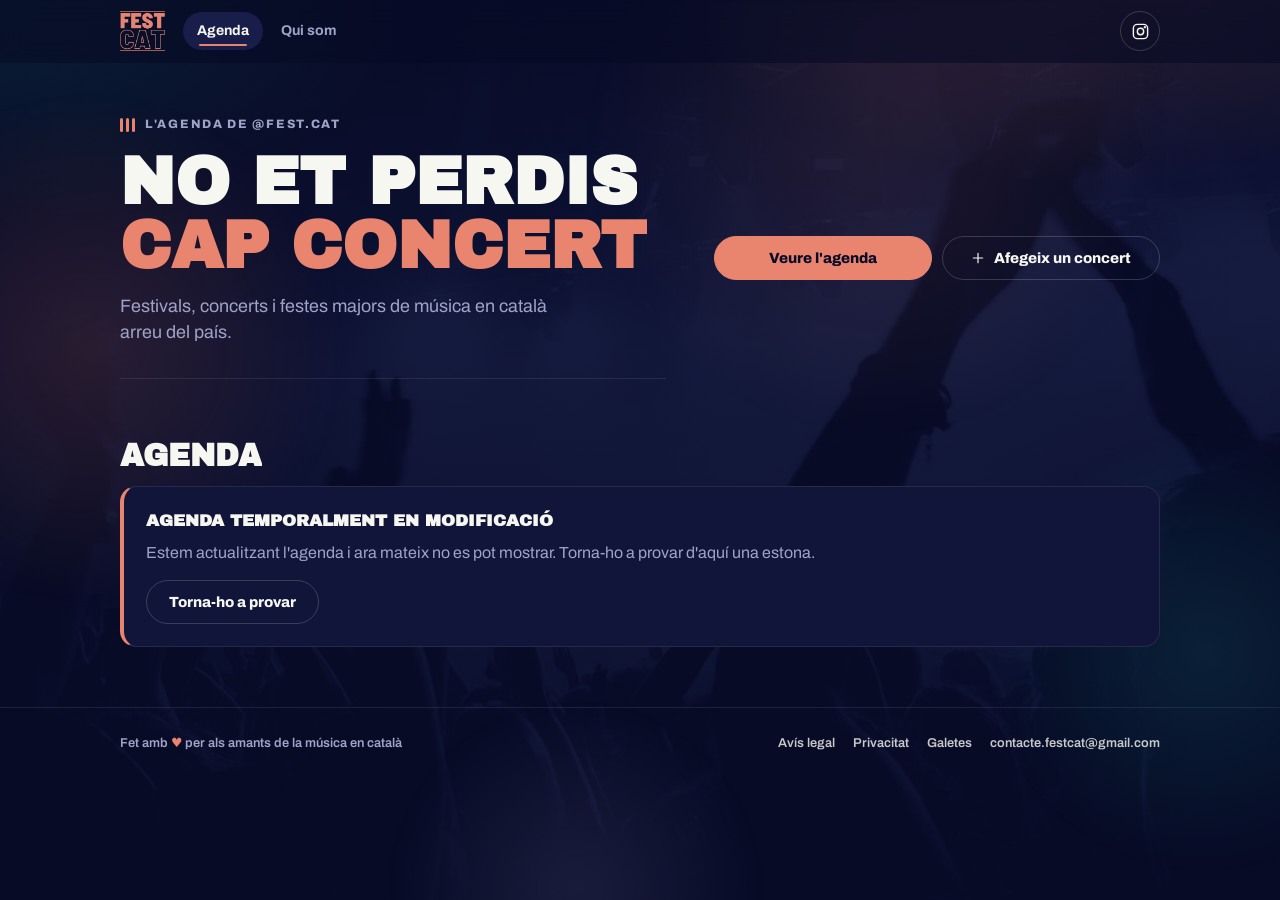
==== commit 28e9c294: "Add files via upload" ====
--- a/index.html
+++ b/index.html
@@ -10,321 +10,7 @@
 <link rel="preconnect" href="https://fonts.googleapis.com">
 <link rel="preconnect" href="https://fonts.gstatic.com" crossorigin>
 <link href="https://fonts.googleapis.com/css2?family=Archivo+Black&family=Archivo:wght@400;500;600;700;800&display=swap" rel="stylesheet">
-<style>
-:root{
-  --bg:#080b26;--surface:#11153a;--surface-2:#181d49;
-  --text:#f7f7f2;--muted:#a0a3c8;--line:rgba(247,247,242,.09);--line-2:rgba(247,247,242,.18);
-  /* Marca */
-  --coral:#e9846f;--cyan:#23ffeb;--lilac:#b9b6ff;
-  /* Un color per tipus d'esdeveniment: festival=corall, concert=turquesa, festa major=lila */
-  --r-s:10px;--r-m:16px;--r-l:22px;--hh:62px;
-  --font-display:'Archivo Black','Arial Black',sans-serif;--font-body:'Archivo',system-ui,sans-serif;
-  --bg-image:url([data-uri]); /* foto de concert (incrustada) */
-  --sy:0;
-}
-*{box-sizing:border-box}
-[hidden]{display:none!important}
-html{scroll-behavior:smooth;scroll-padding-top:calc(var(--hh) + 12px)}
-body{margin:0;color:var(--text);font-family:var(--font-body);line-height:1.45;-webkit-font-smoothing:antialiased;background:var(--bg);overflow-x:hidden}
-body::before{content:"";position:fixed;inset:-8% 0 0;z-index:-1;pointer-events:none;transform:translate3d(0,calc(var(--sy)*-.1px),0);
-  background:radial-gradient(55% 38% at 88% 0,rgba(233,132,111,.18),transparent 70%),radial-gradient(45% 32% at 0 8%,rgba(35,255,235,.08),transparent 70%),linear-gradient(rgba(8,11,38,.84),rgba(8,11,38,.94)),var(--bg-image) 50% 72%/cover no-repeat,var(--bg)}
-a{color:inherit}
-:focus-visible{outline:2px solid #fff;outline-offset:3px;border-radius:8px}
-.ico{flex:none;display:block}[data-ico]{display:inline-flex}
-.wrap{max-width:1080px;margin:0 auto;padding:0 20px 40px}
-.narrow{max-width:720px;margin-left:auto;margin-right:auto}
-
-/* Capçalera */
-header.top{position:sticky;top:0;z-index:50;background:rgba(8,11,38,.6);backdrop-filter:blur(14px);-webkit-backdrop-filter:blur(14px);border-bottom:1px solid transparent;transition:background .25s,border-color .25s}
-header.top.scrolled{background:rgba(8,11,38,.98);border-color:var(--line)}
-#prog{position:absolute;left:0;bottom:-1px;height:2px;width:100%;background:var(--coral);transform:scaleX(0);transform-origin:left}
-.top-inner{max-width:1080px;margin:0 auto;padding:0 20px;height:var(--hh);display:flex;align-items:center;gap:18px}
-.logo{height:40px;width:auto;display:block;flex:none}
-.nav{display:flex;align-items:center;gap:4px;flex:1}
-.nav a{font-weight:700;font-size:.88rem;text-decoration:none;color:var(--muted);padding:9px 14px;border-radius:999px;transition:.15s}
-.nav a:hover{color:var(--text)}.nav a.active{color:var(--text);background:var(--surface-2)}
-.nav .nav-add{display:none}
-.top-actions{display:flex;align-items:center;gap:8px;margin-left:auto}
-.top-link,.menu-btn{height:40px;border-radius:999px;border:1px solid var(--line-2);color:var(--text);display:inline-flex;align-items:center;justify-content:center;background:none;cursor:pointer;transition:.15s}
-.top-link{width:40px}.top-link:hover,.menu-btn:hover{background:var(--surface-2)}
-.menu-btn{display:none;gap:8px;padding:0 14px;font:800 .82rem var(--font-body)}
-@media(max-width:680px){
-  :root{--hh:56px}
-  .top-inner{padding:0 16px;gap:12px}.logo{height:36px}
-  .menu-btn{display:inline-flex}
-  .nav{display:none;position:absolute;left:0;right:0;top:100%;flex-direction:column;align-items:stretch;gap:2px;padding:8px 16px 14px;background:rgba(17,21,58,.98);border-bottom:1px solid var(--line)}
-  .nav.open{display:flex}.nav a{font-size:1rem;padding:14px;border-radius:var(--r-s)}
-  .nav .nav-add{display:block;color:var(--coral)}
-}
-
-.view{display:none}.view.active{display:block;animation:fade .35s ease}
-@keyframes fade{from{opacity:0;transform:translateY(6px)}to{opacity:1;transform:none}}
-
-/* Botons */
-.btn{display:inline-flex;align-items:center;justify-content:center;gap:8px;font:800 .92rem var(--font-body);text-decoration:none;background:var(--coral);color:var(--bg);border:1px solid var(--coral);border-radius:999px;padding:13px 22px;cursor:pointer;transition:transform .12s,filter .12s,background .15s}
-.btn:hover{filter:brightness(1.08);transform:translateY(-1px)}.btn:disabled{opacity:.55;cursor:default;transform:none}
-.btn.ghost{background:none;color:var(--text);border-color:var(--line-2)}.btn.ghost:hover{background:var(--surface-2);filter:none}
-
-/* Hero */
-.hero{display:grid;grid-template-columns:1.1fr .9fr;gap:48px;align-items:center;padding:52px 0 16px}
-.eyebrow{display:inline-flex;align-items:center;gap:10px;font-weight:800;font-size:.76rem;letter-spacing:.14em;text-transform:uppercase;color:var(--muted);margin-bottom:16px}
-.eq{display:inline-flex;gap:3px;align-items:flex-end;height:14px;color:var(--coral)}
-.eq i{width:3px;height:100%;background:currentColor;border-radius:2px;transform-origin:bottom;animation:eq 1s ease-in-out infinite}
-.eq i:nth-child(2){animation-delay:.25s}.eq i:nth-child(3){animation-delay:.5s}
-@keyframes eq{0%,100%{transform:scaleY(.3)}50%{transform:scaleY(1)}}
-.hero h1{font-family:var(--font-display);font-size:clamp(2rem,6.6vw,4.1rem);line-height:.98;text-transform:uppercase;margin:0 0 16px}
-.hero h1 .row{display:block}.hero h1 .hl{color:var(--coral)}
-@keyframes rise{to{opacity:1;transform:none}}
-.lead{color:var(--muted);font-size:clamp(.98rem,2.5vw,1.12rem);max-width:44ch;margin:0}
-.hero-cta{display:flex;flex-wrap:wrap;gap:10px;margin-top:24px}
-.stats{display:flex;flex-wrap:wrap;gap:14px 36px;margin-top:32px;padding-top:22px;border-top:1px solid var(--line)}
-.stat{background:none;border:0;padding:0;color:inherit;text-align:left;font:inherit}
-button.stat{cursor:pointer}button.stat:hover b{color:var(--coral)}
-.stat b{display:block;font-family:var(--font-display);font-size:2rem;line-height:1;transition:color .15s}
-.stat span{display:block;margin-top:6px;color:var(--muted);font-size:.68rem;font-weight:700;letter-spacing:.1em;text-transform:uppercase}
-.live{display:inline-flex;align-items:center;gap:8px;align-self:center;font-size:.78rem;font-weight:700;color:var(--muted)}
-.dot{width:8px;height:8px;border-radius:50%;background:#4ade80;animation:pulse 2s infinite}
-@keyframes pulse{0%{box-shadow:0 0 0 0 rgba(74,222,128,.5)}70%{box-shadow:0 0 0 8px rgba(74,222,128,0)}100%{box-shadow:0 0 0 0 rgba(74,222,128,0)}}
-.nextbox{background:var(--surface);border:1px solid var(--line);border-radius:var(--r-l);padding:20px;box-shadow:0 30px 70px -30px rgba(0,0,0,.6)}
-.next-label{font-size:.7rem;font-weight:800;letter-spacing:.14em;text-transform:uppercase;color:var(--muted)}
-.next-date{font-family:var(--font-display);font-size:1.25rem;text-transform:uppercase;margin:4px 0 14px}
-.next-item{display:block;text-decoration:none;padding:12px 14px;border-radius:var(--r-s);margin-top:8px;background:color-mix(in srgb,var(--c) 10%,transparent);border-left:3px solid var(--c)}
-.next-item b{display:block;font-size:.98rem}.next-item span{display:block;font-size:.8rem;color:var(--muted);margin-top:2px}
-.next-more{margin:12px 0 0;font-size:.8rem;color:var(--muted)}
-@media(max-width:860px){.hero{grid-template-columns:1fr;gap:0;padding:22px 0 0}.hero-side{display:none}.hero-cta.mob{display:flex}.eyebrow{margin-bottom:10px}.hero h1{margin-bottom:10px}.hero-cta{margin-top:14px;gap:8px;flex-wrap:nowrap}.hero-cta .btn{flex:1;padding:11px 10px;font-size:.84rem;white-space:nowrap}.stats{margin-top:16px;padding-top:14px;gap:10px 22px}.stat b{font-size:1.3rem}.stat span{font-size:.58rem;margin-top:4px}.live{font-size:.7rem}}
-
-/* Capçalera d'agenda */
-.block-head{display:flex;align-items:baseline;justify-content:space-between;gap:12px;margin:24px 0 14px}#agenda{scroll-margin-top:8px}
-.block-head h2{font-family:var(--font-display);font-size:clamp(1.4rem,5vw,1.9rem);text-transform:uppercase;line-height:1;margin:0}
-@media(max-width:860px){.block-head{margin:18px 0 12px}}
-
-/* Filtres */
-#filters-area{margin-bottom:4px}
-.frow{display:flex;flex-wrap:wrap;gap:10px;align-items:center}
-.ctl{position:relative;display:flex;align-items:center;gap:8px;height:44px;border:1px solid var(--line-2);border-radius:var(--r-s);background:var(--surface);padding:0 12px;min-width:0;transition:.15s;color:var(--text)}
-.ctl:hover{border-color:rgba(247,247,242,.35)}.ctl:focus-within{border-color:#fff}
-.ctl .pre{font-size:.64rem;font-weight:800;letter-spacing:.1em;text-transform:uppercase;color:var(--muted);flex:none}
-.ctl input,.ctl select,.ctl .val{flex:1;min-width:0;height:100%;border:0;background:none;color:var(--text);font:600 .9rem var(--font-body);outline:none;color-scheme:dark;text-align:left;padding:0;cursor:pointer;appearance:none;-webkit-appearance:none}
-.ctl .val{display:flex;align-items:center;justify-content:space-between;gap:6px}.ctl .val{overflow:hidden}.ctl .val span{overflow:hidden;text-overflow:ellipsis;white-space:nowrap}
-.ctl select{padding-right:18px}
-.ctl>[data-ico]{color:var(--muted);flex:none;pointer-events:none;transition:color .2s}.ctl.has>[data-ico]:first-child{color:var(--coral)}
-.ctl.search{flex:0 1 300px;cursor:text}.ctl.search input{cursor:text}.ctl.search input::-webkit-search-cancel-button{display:none}
-.ctl.search input::placeholder{color:var(--muted);font-weight:500}
-.ctl.sel{flex:1 1 0}@media(min-width:681px){.ctl.sel:last-child .pop{left:auto;right:0}}
-.fpanel{display:flex;gap:10px;flex:1 1 0;min-width:0}
-.fbtn{display:none;position:relative;height:44px;padding:0 14px;gap:8px;align-items:center;border:1px solid var(--line-2);border-radius:var(--r-s);background:var(--surface);color:var(--text);font:700 .86rem var(--font-body);cursor:pointer}
-.fbtn b{min-width:18px;height:18px;border-radius:9px;background:var(--coral);color:var(--bg);font-size:.7rem;display:grid;place-items:center;padding:0 5px}
-.chips{display:flex;gap:8px;margin:12px 0 0;overflow-x:auto;scrollbar-width:none;padding-bottom:2px}.chips::-webkit-scrollbar{display:none}
-.chip{flex:none;display:inline-flex;align-items:center;gap:7px;font:700 .82rem var(--font-body);background:none;color:var(--text);border:1px solid var(--line-2);border-radius:999px;padding:9px 15px;cursor:pointer;transition:.15s}
-.chip:hover{border-color:rgba(247,247,242,.4)}
-.chip.active{background:var(--text);color:var(--bg);border-color:var(--text)}
-.chip[data-type]::before{content:"";width:8px;height:8px;border-radius:50%;background:var(--c)}
-.chip[data-type].active{background:var(--c);border-color:var(--c);color:var(--bg)}.chip[data-type].active::before{background:var(--bg)}
-.mob-chips{display:none}.sep{flex:none;width:1px;background:var(--line-2);margin:4px 2px}
-.filter-bar{display:flex;align-items:center;justify-content:space-between;gap:10px;margin-top:10px}
-.filter-bar:has(.filter-result:empty):has([hidden]){display:none}
-.filter-result{color:var(--muted);font-size:.8rem;font-weight:600}
-.link-btn{background:none;border:0;padding:4px 0;color:var(--text);font:700 .82rem var(--font-body);cursor:pointer;text-decoration:underline;text-underline-offset:3px}
-.pop{position:absolute;z-index:40;top:calc(100% + 6px);left:0;min-width:100%;width:300px;max-height:340px;overflow:auto;background:var(--surface-2);border:1px solid var(--line-2);border-radius:var(--r-m);padding:6px;box-shadow:0 24px 60px -10px rgba(0,0,0,.7)}
-.pop .opt{display:flex;width:100%;align-items:center;justify-content:space-between;gap:10px;text-align:left;background:none;border:0;border-radius:8px;color:var(--text);font:600 .9rem var(--font-body);padding:10px 12px;cursor:pointer}
-.pop .opt:hover,.pop .opt.on{background:rgba(247,247,242,.09)}.pop .opt.on{color:var(--coral)}
-.pop .opt.prov{font-weight:800;font-size:.72rem;letter-spacing:.1em;text-transform:uppercase;color:var(--muted);margin-top:6px}.pop .opt.prov.on{color:var(--coral)}
-.pop .opt.mun{padding-left:22px}.pop .opt em{font-style:normal;font-size:.74rem;color:var(--muted)}
-#scrim{position:fixed;inset:0;z-index:39;background:rgba(0,0,0,.55)}
-@media(max-width:680px){
-  .ctl.search{flex:1 1 0}.fbtn{display:inline-flex}
-  .fpanel{display:none;order:3;flex:1 1 100%;flex-wrap:wrap}.fpanel.open{display:flex}.fpanel .ctl{flex:1 1 100%}.mob-chips{display:flex;flex-wrap:wrap;gap:8px;flex:1 1 100%}.chips .desk{display:none}
-  .ctl input,.ctl select,.ctl .val{font-size:16px}
-  .pop{position:fixed;left:0;right:0;bottom:0;top:auto;width:auto;max-height:70vh;border-radius:20px 20px 0 0;padding:10px 10px calc(14px + env(safe-area-inset-bottom))}
-  .chips{margin:10px -16px 0;padding:0 16px 2px}
-}
-
-/* Mesos */
-.month{margin-top:22px}
-.month-head{position:sticky;top:var(--hh);z-index:5;display:flex;align-items:baseline;justify-content:space-between;gap:12px;margin:0 0 10px;padding:10px 0;background:rgba(8,11,38,.9);backdrop-filter:blur(10px);-webkit-backdrop-filter:blur(10px);font-family:var(--font-display);font-size:1.1rem;text-transform:uppercase}
-.month-head em{font:600 .76rem var(--font-body);font-style:normal;text-transform:none;color:var(--muted)}
-.list{display:flex;flex-direction:column;gap:12px}
-
-/* Targetes: tot el color ve del tipus */
-.t-festival{--c:var(--coral)}.t-concert{--c:var(--cyan)}.t-festa{--c:var(--lilac)}
-.card{--bc:color-mix(in srgb,var(--c) 30%,transparent);--sw:78px;--nr:7px;position:relative;isolation:isolate;display:flex;min-width:0;border:1px solid transparent;border-radius:var(--r-m);transition:transform .25s,opacity .5s}
-.card::before{content:"";position:absolute;inset:-1px;z-index:-1;border-radius:inherit;border:1px solid var(--bc);background-origin:border-box;transition:border-color .2s;background:linear-gradient(110deg,color-mix(in srgb,var(--c) 10%,var(--surface)),var(--surface) 62%);-webkit-mask:radial-gradient(circle var(--nr) at var(--sw) 0,#0000 98%,#000),radial-gradient(circle var(--nr) at var(--sw) 100%,#0000 98%,#000);-webkit-mask-composite:source-in;mask:radial-gradient(circle var(--nr) at var(--sw) 0,#0000 98%,#000),radial-gradient(circle var(--nr) at var(--sw) 100%,#0000 98%,#000);mask-composite:intersect}
-.card::after{content:"";position:absolute;inset:-1px;border-radius:inherit;pointer-events:none;opacity:0;transition:opacity .25s;background:radial-gradient(260px circle at var(--mx,50%) var(--my,50%),color-mix(in srgb,var(--c) 16%,transparent),transparent 70%);-webkit-mask:radial-gradient(circle var(--nr) at var(--sw) 0,#0000 98%,#000),radial-gradient(circle var(--nr) at var(--sw) 100%,#0000 98%,#000);-webkit-mask-composite:source-in;mask:radial-gradient(circle var(--nr) at var(--sw) 0,#0000 98%,#000),radial-gradient(circle var(--nr) at var(--sw) 100%,#0000 98%,#000);mask-composite:intersect}
-@media(hover:hover){.card:hover{--bc:color-mix(in srgb,var(--c) 70%,transparent);transform:translateY(-2px)}.card:hover::after{opacity:1}}
-.reveal{opacity:0;transform:translateY(16px)}.reveal.in{opacity:1;transform:none}
-.stub{position:relative;z-index:1;flex:0 0 78px;display:flex;flex-direction:column;align-items:center;justify-content:center;gap:2px;padding:14px 0;color:var(--c);line-height:1;background:color-mix(in srgb,var(--c) 14%,transparent);border-right:2px dashed color-mix(in srgb,var(--c) 40%,transparent);border-radius:calc(var(--r-m) - 1px) 0 0 calc(var(--r-m) - 1px);-webkit-mask:radial-gradient(circle var(--nr) at calc(100% - 1px) -1px,#0000 98%,#000),radial-gradient(circle var(--nr) at calc(100% - 1px) calc(100% + 1px),#0000 98%,#000);-webkit-mask-composite:source-in;mask:radial-gradient(circle var(--nr) at calc(100% - 1px) -1px,#0000 98%,#000),radial-gradient(circle var(--nr) at calc(100% - 1px) calc(100% + 1px),#0000 98%,#000);mask-composite:intersect}
-.nt,.nb{position:absolute;z-index:2;pointer-events:none;width:calc(var(--nr)*2);height:calc(var(--nr)*2);left:calc(var(--sw) - 1px - var(--nr));border:1px solid var(--bc);border-radius:50%;transition:border-color .2s}
-.nt{top:calc(-1px - var(--nr));clip-path:inset(50% 0 0 0)}.nb{bottom:calc(-1px - var(--nr));clip-path:inset(0 0 50% 0)}
-.stub .wd,.stub .mon{font-size:.64rem;font-weight:800;letter-spacing:.12em;text-transform:uppercase}
-.stub .day{font-family:var(--font-display);font-size:2.1rem;color:var(--text);margin:4px 0 3px}
-.content{flex:1;min-width:0;display:flex;align-items:center;gap:28px;padding:16px 20px}
-.main{flex:1;min-width:0}
-.tags{display:flex;flex-wrap:wrap;align-items:center;gap:6px 10px;margin-bottom:8px}
-.tag{font-size:.62rem;font-weight:800;letter-spacing:.12em;text-transform:uppercase;padding:4px 9px;border-radius:6px;background:var(--c);color:var(--bg)}
-.when{font-size:.74rem;font-weight:700;color:var(--c)}
-.title{font-family:var(--font-display);text-transform:uppercase;font-size:clamp(1.12rem,3.4vw,1.45rem);line-height:1.1;margin:0;overflow-wrap:anywhere}
-.artists{margin:7px 0 0;color:var(--muted);font-size:.92rem;line-height:1.4}
-.side{flex:none;width:250px;display:flex;flex-direction:column;gap:12px}
-.meta{display:flex;flex-direction:column;gap:6px;min-width:0}.side.row{flex-direction:row;align-items:center;justify-content:space-between;gap:12px}.side.row .meta{flex:1}.side.row .abtn.sq{flex:none}
-.mi{display:flex;align-items:flex-start;gap:8px;font-size:.86rem;font-weight:600;text-decoration:none;color:var(--text);min-width:0}
-.mi svg{color:var(--c);margin-top:2px}.mi span{min-width:0;overflow-wrap:anywhere}
-a.mi:hover span{text-decoration:underline}
-.acts{display:flex;gap:8px}
-.abtn{display:inline-flex;align-items:center;justify-content:center;gap:8px;height:40px;padding:0 16px;border-radius:999px;border:1px solid color-mix(in srgb,var(--c) 55%,transparent);color:var(--c);background:none;text-decoration:none;font:800 .8rem var(--font-body);transition:.15s;white-space:nowrap}
-.abtn:hover{background:var(--c);color:var(--bg)}.abtn.sq{width:40px;padding:0}
-@media(max-width:720px){
-  .card{--sw:58px;--nr:6px}.stub{flex-basis:58px}.stub .day{font-size:1.6rem}
-  .content{flex-direction:column;align-items:stretch;gap:12px;padding:14px 14px 14px 16px}
-  .side{width:auto;gap:10px}.meta{gap:5px}.acts .abtn:not(.sq){flex:1}
-}
-
-/* Passats */
-.past-toggle{width:100%;margin-top:34px;background:none;border:1px solid var(--line-2);color:var(--muted);font:700 .88rem var(--font-body);padding:14px 18px;border-radius:var(--r-m);cursor:pointer;display:flex;align-items:center;justify-content:center;gap:8px;transition:.15s}
-.past-toggle:hover{color:var(--text);background:var(--surface)}.past-toggle .ico{transition:transform .2s}.past-toggle.open .ico{transform:rotate(180deg)}
-#past-content{display:none;margin-top:10px;filter:grayscale(.9);opacity:.55}#past-content.open{display:block}
-
-/* Vistes interiors */
-.page-head{padding:40px 0 8px}
-.back{display:inline-flex;align-items:center;gap:8px;color:var(--muted);font-weight:700;font-size:.84rem;text-decoration:none;margin-bottom:18px}.back:hover{color:var(--text)}
-.page-head h1{font-family:var(--font-display);font-size:clamp(1.9rem,7vw,3rem);line-height:1;text-transform:uppercase;margin:0 0 14px}
-.page-head p{color:var(--muted);font-size:1.05rem;margin:0;max-width:56ch}
-.panel{background:var(--surface);border:1px solid var(--line);border-radius:var(--r-l);padding:24px;margin-top:16px}
-.panel h3{font-family:var(--font-display);text-transform:uppercase;font-size:1.05rem;margin:0 0 12px;color:var(--coral)}
-.panel p{margin:0 0 14px}.panel p:last-child{margin:0}.panel .muted{color:var(--muted)}
-.btn-row{display:flex;flex-wrap:wrap;gap:10px;margin-top:18px}
-.form{margin-top:24px}.field{margin-bottom:16px}
-.field label{display:block;margin:0 0 6px 4px;color:var(--muted);font-size:.68rem;font-weight:800;letter-spacing:.1em;text-transform:uppercase}
-.field label .opt{text-transform:none;letter-spacing:0;font-weight:600;opacity:.8}
-.field input,.field select,.field textarea{width:100%;height:46px;border:1px solid var(--line-2);border-radius:var(--r-s);background:var(--surface);color:var(--text);padding:0 14px;font:500 .95rem var(--font-body);outline:none;transition:.15s;color-scheme:dark}
-.field textarea{height:auto;min-height:120px;padding:12px 14px;resize:vertical;line-height:1.4}
-.field input:focus,.field select:focus,.field textarea:focus{border-color:#fff;box-shadow:0 0 0 3px rgba(255,255,255,.1)}
-.field .invalid{border-color:var(--coral);box-shadow:0 0 0 3px rgba(233,132,111,.15)}
-.hint{margin:6px 4px 0;color:var(--muted);font-size:.78rem}
-.row2{display:grid;grid-template-columns:1fr 1fr;gap:12px}@media(max-width:480px){.row2{grid-template-columns:1fr}.field input,.field select,.field textarea{font-size:16px}}
-.hp{position:absolute;left:-9999px;width:1px;height:1px;overflow:hidden}
-.form-status{margin:14px 0 0;font-weight:600;font-size:.9rem}.form-status.error{color:var(--coral)}.form-actions{margin-top:22px}
-.loading,.empty{color:var(--muted);font-weight:600;padding:28px 0;text-align:center}
-.notice{background:var(--surface);border:1px solid var(--line);border-left:4px solid var(--coral);border-radius:var(--r-m);padding:22px}
-.notice h3{font-family:var(--font-display);text-transform:uppercase;font-size:1.05rem;margin:0 0 8px}.notice p{margin:0 0 16px;color:var(--muted)}
-.skel{height:120px;border-radius:var(--r-m);background:linear-gradient(90deg,var(--surface) 25%,var(--surface-2) 50%,var(--surface) 75%) 0 0/200% 100%;animation:sh 1.4s linear infinite;margin-bottom:12px}
-@keyframes sh{to{background-position:-200% 0}}
-#to-top{position:fixed;right:16px;bottom:calc(16px + env(safe-area-inset-bottom));z-index:30;width:46px;height:46px;border-radius:50%;border:1px solid var(--line-2);background:rgba(17,21,58,.92);backdrop-filter:blur(8px);color:var(--text);display:grid;place-items:center;cursor:pointer;opacity:0;transform:translateY(12px);pointer-events:none;transition:.25s}
-#to-top.show{opacity:1;transform:none;pointer-events:auto}#to-top .ico{transform:rotate(180deg)}
-
-footer{border-top:1px solid var(--line);margin-top:20px}
-.foot{max-width:1080px;margin:0 auto;padding:26px 20px 40px;display:flex;justify-content:space-between;align-items:center;flex-wrap:wrap;gap:12px 24px;color:var(--muted);font-size:.8rem;font-weight:600}
-.foot a{color:var(--text);text-decoration:none;opacity:.8}.foot a:hover{opacity:1;text-decoration:underline}
-.foot-links{display:flex;flex-wrap:wrap;gap:8px 18px}
-
-/* ===== MOVIMENT (només transform i opacity; tot lligat a scroll o a accions) ===== */
-:root{--ease:cubic-bezier(.16,1,.3,1)}
-.hero{position:relative}
-.hero::before{content:"";position:absolute;inset:-60px -20px;z-index:-1;pointer-events:none;background:radial-gradient(420px circle at var(--hx,72%) var(--hy,30%),rgba(233,132,111,.10),transparent 70%)}
-.hero-copy{translate:0 calc(var(--hp,0)*-36px)}
-.hero-side{display:flex;flex-direction:column;gap:20px;min-width:0;translate:0 calc(var(--hp,0)*-64px)}.hero-cta.desk{margin:0;justify-content:center}.hero-cta.desk .btn{flex:1}.hero-cta.mob{display:none}
-.enter{opacity:0;transform:translateY(16px);animation:rise .8s var(--ease) calc(var(--d,0)*1ms) forwards}
-.m{display:inline-block;overflow:hidden;vertical-align:top;padding-bottom:.12em;margin-bottom:-.12em}
-.w{display:inline-block;transform:translateY(112%);animation:wup .9s var(--ease) calc(var(--i)*80ms + 150ms) forwards}
-@keyframes wup{to{transform:none}}
-.tm{display:inline-block;overflow:hidden;vertical-align:bottom;padding-bottom:.2em;margin-bottom:-.2em}
-.tw{display:inline-block;transform:translateY(118%);transition:transform .6s var(--ease)}
-.tm.in .tw{transform:none}
-.card .main>*{opacity:0;transform:translateY(8px);transition:opacity .4s var(--ease),transform .5s var(--ease)}
-.card.in .main>*{opacity:1;transform:none}
-.card.in .main>:nth-child(2){transition-delay:.06s}.card.in .main>:nth-child(3){transition-delay:.12s}
-.stub .day{overflow:hidden;padding:0 2px}
-.dn{display:inline-block;transform:translateY(118%);transition:transform .6s var(--ease) .1s}
-.card.in .dn{transform:none}
-.noanim .reveal,.noanim .main>*,.noanim .dn,.noanim .tw{opacity:1;transform:none;transition:none}
-.when.now::before{content:"";display:inline-block;width:6px;height:6px;border-radius:50%;background:currentColor;margin-right:6px;vertical-align:middle;animation:blip 1.6s ease-in-out infinite}
-@keyframes blip{50%{transform:scale(.5);opacity:.5}}
-.chip,.btn,.abtn,.fbtn,.top-link{transition-property:transform,background,border-color,color,filter,translate,opacity}
-.chip:active,.btn:active,.abtn:active,.fbtn:active,.top-link:active{transform:scale(.97)}
-.btn{transition-duration:.15s}.btn,.abtn{will-change:translate}
-/* Franja de títols que es mou amb el scroll */
-.strip{margin:26px -20px 0;overflow:hidden;padding:4px 0;-webkit-mask-image:linear-gradient(90deg,transparent,#000 10%,#000 90%,transparent);mask-image:linear-gradient(90deg,transparent,#000 10%,#000 90%,transparent)}
-.strip-row{display:flex;align-items:center;width:max-content;margin-left:-400px;font-family:var(--font-display);text-transform:uppercase;font-size:clamp(2rem,9vw,4.2rem);line-height:1.12;white-space:nowrap;color:transparent;--sc:rgba(35,255,235,.4);--scb:rgba(35,255,235,.9);-webkit-text-stroke:1.5px var(--sc)}
-.strip-row+.strip-row{--sc:rgba(233,132,111,.62);--scb:rgba(233,132,111,.95)}
-.strip-row span[data-eid]{cursor:pointer;transition:-webkit-text-stroke-color .2s}.strip-row span[data-eid]:hover{-webkit-text-stroke-color:var(--scb)}
-@media(hover:hover){.strip:hover .run{animation-play-state:paused}}
-.strip-row i{flex:none;width:.24em;height:.24em;border-radius:50%;background:transparent;border:1.5px solid var(--sc)}
-.run{display:flex;align-items:center;animation:drift 70s linear infinite}.grp>*{margin-right:.5em}.strip-row+.strip-row .run{animation-direction:reverse}
-@keyframes drift{to{transform:translate3d(-50%,0,0)}}
-@media(max-width:860px){.strip{margin:18px -20px 0}}
-/* Moviment que continua: llum que recorre els títols, deriva suau, targeta enfocada */
-.hero h1 .row{transform:skewX(var(--vsk,0deg));transform-origin:left bottom}
-.hero h1 .row:not(.hl){translate:calc(var(--hp,0)*-26px) 0}.hero h1 .hl{translate:calc(var(--hp,0)*26px) 0}
-.block-head h2 .tm,.month-head .tm{transform:skewX(var(--vsk,0deg));transform-origin:left bottom}
-@media(max-width:860px){.hero h1 .row:not(.hl){translate:calc(var(--hp,0)*-14px) 0}.hero h1 .hl{translate:none}}
-.nextbox.enter{animation:rise .8s var(--ease) calc(var(--d,0)*1ms) forwards,sway 9s ease-in-out 1.6s infinite alternate}
-@keyframes sway{from{rotate:-.6deg}to{rotate:.6deg}}
-.card{transition:transform .25s,opacity .5s,filter .4s}
-.card.focus{--bc:color-mix(in srgb,var(--c) 75%,transparent);filter:drop-shadow(0 16px 22px color-mix(in srgb,var(--c) 26%,transparent))}
-.stub .day,.stub .dn{transition:color .35s}.card.focus .stub .day{color:var(--c)}
-.chip.bounce{animation:popc .35s var(--ease)}@keyframes popc{40%{transform:scale(1.08)}}
-.fbtn b.bump{animation:popc .4s var(--ease)}
-.swap{animation:swapin .3s var(--ease)}@keyframes swapin{from{opacity:.35;transform:translateY(6px)}}
-.abtn svg{transition:translate .2s var(--ease)}@media(hover:hover){.abtn:hover svg{translate:2px -2px}.abtn.sq:hover svg{translate:none;rotate:-8deg}}
-.nav a{position:relative}.nav a::after{content:"";position:absolute;left:16px;right:16px;bottom:4px;height:2px;border-radius:2px;background:var(--coral);transform:scaleX(0);transition:transform .3s var(--ease)}.nav a:hover::after{transform:scaleX(.5)}.nav a.active::after{transform:scaleX(1)}
-@media(max-width:680px){.nav a::after{display:none}}
-.card.pulse::after{--mx:50%;--my:50%;background:radial-gradient(80% 160% at 50% 50%,color-mix(in srgb,var(--c) 34%,transparent),transparent 75%);animation:flash 1.4s ease-out}
-@keyframes flash{0%{opacity:0}20%{opacity:1}100%{opacity:0}}
-/* Pàgines interiors */
-.page-head{padding:40px 0 8px;max-width:760px}.page-head .eyebrow{margin-bottom:14px}
-.about{display:grid;grid-template-columns:1fr 1fr;gap:16px;margin-top:22px;align-items:start}
-.about .panel{margin:0;position:relative;padding:28px}.about .panel p{color:rgba(247,247,242,.86)}.about .panel p strong{color:var(--text)}
-.num{position:absolute;top:20px;right:24px;font-family:var(--font-display);font-size:2.6rem;line-height:1;color:transparent;-webkit-text-stroke:1.2px rgba(247,247,242,.22)}
-.tiles{display:grid;gap:10px;margin-top:22px}
-.tile{display:flex;align-items:center;gap:14px;padding:14px 16px;border:1px solid var(--line-2);border-radius:var(--r-m);background:rgba(8,11,38,.4);text-decoration:none;transition:transform .2s var(--ease),border-color .2s,background .2s}
-.tile>[data-ico]{color:var(--coral)}.tile>span{flex:1;min-width:0}.tile b{display:block;font-size:.95rem}.tile small{display:block;color:var(--muted);font-size:.8rem;overflow-wrap:anywhere}
-.tile .go{color:var(--muted);transition:translate .2s var(--ease),color .2s}
-@media(hover:hover){.tile:hover{transform:translateY(-2px);border-color:rgba(233,132,111,.6);background:rgba(233,132,111,.08)}.tile:hover .go{translate:3px -3px;color:var(--coral)}}
-.addgrid{display:grid;grid-template-columns:290px 1fr;gap:28px;margin-top:22px;align-items:start}
-.steps{position:sticky;top:calc(var(--hh) + 20px);padding:10px 22px;border:1px solid var(--line);border-radius:var(--r-l);background:var(--surface)}
-.step{display:flex;gap:14px;padding:16px 0}.step+.step{border-top:1px dashed var(--line-2)}
-.step b{font-family:var(--font-display);font-size:1.3rem;color:var(--coral);line-height:1.1}
-.step span{font-size:.86rem;color:var(--muted);line-height:1.4}.step strong{display:block;color:var(--text);font-size:.95rem;margin-bottom:2px}
-.grp{margin:0 0 16px;padding:24px;border:1px solid var(--line);border-radius:var(--r-l);background:var(--surface);min-width:0}
-.grp legend{float:left;width:100%;display:flex;align-items:center;gap:12px;margin:0 0 18px;padding:0;font-family:var(--font-display);text-transform:uppercase;font-size:1.05rem}.grp legend+*{clear:both}
-.grp legend b{display:grid;place-items:center;width:30px;height:30px;border-radius:50%;background:var(--coral);color:var(--bg);font:800 .72rem var(--font-body)}
-.grp>.field:last-child{margin-bottom:0}
-.grp .field input,.grp .field select,.grp .field textarea{background:rgba(8,11,38,.7)}
-.seg{display:flex;flex-wrap:wrap;gap:8px}.field .segopt{position:relative;--c:#f7f7f2;display:block;margin:0;font-size:1rem;letter-spacing:0;text-transform:none;color:var(--text);font-weight:400}.segopt input{position:absolute;inset:0;opacity:0;cursor:pointer;margin:0}
-.segopt span{display:inline-flex;align-items:center;gap:8px;padding:11px 16px;border:1px solid var(--line-2);border-radius:999px;font-weight:700;font-size:.88rem;background:rgba(8,11,38,.7);transition:background .2s,color .2s,border-color .2s,transform .2s var(--ease)}
-.sd{width:8px;height:8px;border-radius:50%;background:var(--c)}
-@media(hover:hover){.segopt:hover span{border-color:var(--c)}}
-.segopt input:checked+span{background:var(--c);color:var(--bg);border-color:var(--c);transform:scale(1.03)}.segopt input:checked+span .sd{background:var(--bg)}
-.segopt input:focus-visible+span{outline:2px solid #fff;outline-offset:2px}
-.seg.invalid{outline:1px solid var(--coral);outline-offset:5px;border-radius:12px}
-.form{margin:0}.form-actions{display:flex;flex-wrap:wrap;align-items:center;gap:14px;margin-top:6px}.form-status{margin:0}
-.success{margin:0;text-align:center;padding:44px 24px}.success .btn-row{justify-content:center}
-.okmark{width:64px;height:64px;margin:0 auto 16px;display:block;fill:none;stroke:var(--coral);stroke-width:2.5;stroke-linecap:round;stroke-linejoin:round}
-.okmark circle{stroke-dasharray:151;stroke-dashoffset:151;animation:draw .8s var(--ease) forwards}.okmark path{stroke-dasharray:40;stroke-dashoffset:40;animation:draw .5s .5s var(--ease) forwards}
-@keyframes draw{to{stroke-dashoffset:0}}
-@media(max-width:860px){.about{grid-template-columns:1fr}.about .panel{padding:22px}.addgrid{grid-template-columns:1fr;gap:16px}.steps{position:static;display:flex;padding:14px 8px}.step{flex:1;flex-direction:column;gap:6px;padding:0 10px;text-align:left}.step+.step{border-top:0;border-left:1px dashed var(--line-2)}.step span{font-size:0;line-height:0}.step strong{font-size:.8rem;line-height:1.25;margin:0}.step b{font-size:1.1rem}.grp{padding:20px 18px}}
-/* Moviment ambiental i micro-interaccions per tota la web */
-.orb{position:fixed;z-index:-1;pointer-events:none;border-radius:50%;will-change:transform}
-.orb.a{width:46vmax;height:46vmax;left:-16vmax;top:6vh;background:radial-gradient(circle,rgba(233,132,111,.15),transparent 62%);animation:orbA 36s ease-in-out infinite alternate}
-.orb.b{width:40vmax;height:40vmax;right:-14vmax;top:44vh;background:radial-gradient(circle,rgba(35,255,235,.09),transparent 62%);animation:orbB 44s ease-in-out infinite alternate}
-.orb.c{width:34vmax;height:34vmax;left:28vw;bottom:-16vmax;background:radial-gradient(circle,rgba(185,182,255,.10),transparent 62%);animation:orbC 50s ease-in-out infinite alternate}
-@keyframes orbA{to{transform:translate3d(22vw,12vh,0) scale(1.15)}}@keyframes orbB{to{transform:translate3d(-24vw,-14vh,0) scale(1.2)}}@keyframes orbC{to{transform:translate3d(-20vw,-10vh,0) scale(1.15)}}
-#glow{position:fixed;z-index:-1;left:0;top:0;width:520px;height:520px;margin:-260px 0 0 -260px;border-radius:50%;pointer-events:none;opacity:0;transition:opacity .5s;background:radial-gradient(circle,rgba(233,132,111,.14),transparent 65%);will-change:transform}
-body.has-pointer #glow{opacity:1}
-.btn{position:relative;overflow:hidden}
-.btn:not(.ghost)::after{content:"";position:absolute;inset:0;background:linear-gradient(100deg,transparent 30%,rgba(255,255,255,.38) 50%,transparent 70%);transform:translateX(-130%);pointer-events:none}
-@media(hover:hover){.btn:not(.ghost):hover::after{transform:translateX(130%);transition:transform .8s var(--ease)}}
-.logo{transition:scale .3s var(--ease),rotate .3s var(--ease)}header.top.scrolled .logo{scale:.88}.brand:hover .logo{rotate:-5deg}
-.card .stub{opacity:0;translate:-14px 0;transition:opacity .5s var(--ease),translate .6s var(--ease)}.card.in .stub{opacity:1;translate:none}
-.noanim .stub{opacity:1;translate:none;transition:none}
-.heart{display:inline-block;color:var(--coral);animation:beat 1.8s ease-in-out infinite}
-@keyframes beat{0%,100%{transform:scale(1)}15%{transform:scale(1.28)}30%{transform:scale(1)}45%{transform:scale(1.18)}}
-.field:focus-within>label{color:var(--text)}
-.fprog{height:3px;border-radius:3px;background:var(--line);overflow:hidden;margin:0 0 16px}
-.fprog i{display:block;height:100%;background:var(--coral);transform-origin:left;transform:scaleX(var(--fp,0));transition:transform .5s var(--ease)}
-.grp legend b{transition:background .3s,transform .3s var(--ease)}.grp legend b.ok{background:var(--text);font-size:0;transform:scale(1.1)}.grp legend b.ok::after{content:"✓";font-size:.85rem;color:var(--bg)}
-.about-stats{margin-top:24px;max-width:520px}
-@media(prefers-reduced-motion:reduce){*,*::before,*::after{animation:none!important;transition:none!important;scroll-behavior:auto!important}.reveal,.enter,.w,.tw,.dn,.card .main>*,.card .stub{opacity:1;transform:none;translate:none}.okmark circle,.okmark path{stroke-dashoffset:0}.hero-copy,.hero-side,.hero h1 .row,.hero h1 .hl{translate:none}.hero h1 .row,.block-head h2 .tm,.month-head .tm{transform:none}}
-</style>
+<link rel="stylesheet" href="styles.css">
 </head>
 <body data-page="agenda">
 <div class="orb a"></div><div class="orb b"></div><div class="orb c"></div><div id="glow"></div>
@@ -348,7 +34,7 @@
   <div class="view active" id="view-agenda">
     <section class="hero">
       <div class="hero-copy">
-        <span class="eyebrow enter" style="--d:0"><span class="eq"><i></i><i></i><i></i></span>L'agenda de @fest.cat</span>
+        <a class="eyebrow enter" style="--d:0" href="https://instagram.com/fest.cat" target="_blank" rel="noopener"><span class="eq"><i></i><i></i><i></i></span>L'agenda de @fest.cat</a>
         <h1 aria-label="No et perdis cap concert"><span class="row" aria-hidden="true"><span class="m"><span class="w" style="--i:0">No</span></span> <span class="m"><span class="w" style="--i:1">et</span></span> <span class="m"><span class="w" style="--i:2">perdis</span></span></span><span class="row hl" aria-hidden="true"><span class="m"><span class="w" style="--i:3">cap</span></span> <span class="m"><span class="w" style="--i:4">concert</span></span></span></h1>
         <p class="lead enter" style="--d:550">Festivals, concerts i festes majors de música en català arreu del país.</p>
         <div class="hero-cta mob enter" style="--d:650">
--- a/styles.css
+++ b/styles.css
@@ -0,0 +1,316 @@
+/* FEST CAT · full d'estils compartit per index, qui-som i afegir */
+:root{
+  --bg:#080b26;--surface:#11153a;--surface-2:#181d49;
+  --text:#f7f7f2;--muted:#a0a3c8;--line:rgba(247,247,242,.09);--line-2:rgba(247,247,242,.18);
+  /* Marca */
+  --coral:#e9846f;--cyan:#23ffeb;--lilac:#b9b6ff;
+  /* Un color per tipus d'esdeveniment: festival=corall, concert=turquesa, festa major=lila */
+  --r-s:10px;--r-m:16px;--r-l:22px;--hh:62px;
+  --font-display:'Archivo Black','Arial Black',sans-serif;--font-body:'Archivo',system-ui,sans-serif;
+  --bg-image:url([data-uri]); /* foto de concert (incrustada) */
+  --sy:0;
+}
+*{box-sizing:border-box}
+[hidden]{display:none!important}
+html{scroll-behavior:smooth;scroll-padding-top:calc(var(--hh) + 12px)}
+body{margin:0;color:var(--text);font-family:var(--font-body);line-height:1.45;-webkit-font-smoothing:antialiased;background:var(--bg);overflow-x:hidden}
+body::before{content:"";position:fixed;inset:-8% 0 0;z-index:-1;pointer-events:none;transform:translate3d(0,calc(var(--sy)*-.1px),0);
+  background:radial-gradient(55% 38% at 88% 0,rgba(233,132,111,.18),transparent 70%),radial-gradient(45% 32% at 0 8%,rgba(35,255,235,.08),transparent 70%),linear-gradient(rgba(8,11,38,.84),rgba(8,11,38,.94)),var(--bg-image) 50% 72%/cover no-repeat,var(--bg)}
+a{color:inherit}
+:focus-visible{outline:2px solid #fff;outline-offset:3px;border-radius:8px}
+.ico{flex:none;display:block}[data-ico]{display:inline-flex}
+.wrap{max-width:1080px;margin:0 auto;padding:0 20px 40px}
+.narrow{max-width:720px;margin-left:auto;margin-right:auto}
+
+/* Capçalera */
+header.top{position:sticky;top:0;z-index:50;background:rgba(8,11,38,.6);backdrop-filter:blur(14px);-webkit-backdrop-filter:blur(14px);border-bottom:1px solid transparent;transition:background .25s,border-color .25s}
+header.top.scrolled{background:rgba(8,11,38,.98);border-color:var(--line)}
+#prog{position:absolute;left:0;bottom:-1px;height:2px;width:100%;background:var(--coral);transform:scaleX(0);transform-origin:left}
+.top-inner{max-width:1080px;margin:0 auto;padding:0 20px;height:var(--hh);display:flex;align-items:center;gap:18px}
+.logo{height:40px;width:auto;display:block;flex:none}
+.nav{display:flex;align-items:center;gap:4px;flex:1}
+.nav a{font-weight:700;font-size:.88rem;text-decoration:none;color:var(--muted);padding:9px 14px;border-radius:999px;transition:.15s}
+.nav a:hover{color:var(--text)}.nav a.active{color:var(--text);background:var(--surface-2)}
+.nav .nav-add{display:none}
+.top-actions{display:flex;align-items:center;gap:8px;margin-left:auto}
+.top-link,.menu-btn{height:40px;border-radius:999px;border:1px solid var(--line-2);color:var(--text);display:inline-flex;align-items:center;justify-content:center;background:none;cursor:pointer;transition:.15s}
+.top-link{width:40px}.top-link:hover,.menu-btn:hover{background:var(--surface-2)}
+.menu-btn{display:none;gap:8px;padding:0 14px;font:800 .82rem var(--font-body)}
+@media(max-width:680px){
+  :root{--hh:56px}
+  .top-inner{padding:0 16px;gap:12px}.logo{height:36px}
+  .menu-btn{display:inline-flex}
+  .nav{display:none;position:absolute;left:0;right:0;top:100%;flex-direction:column;align-items:stretch;gap:2px;padding:8px 16px 14px;background:rgba(17,21,58,.98);border-bottom:1px solid var(--line)}
+  .nav.open{display:flex}.nav a{font-size:1rem;padding:14px;border-radius:var(--r-s)}
+  .nav .nav-add{display:block;color:var(--coral)}
+}
+
+.view{display:none}.view.active{display:block;animation:fade .35s ease}
+@keyframes fade{from{opacity:0;transform:translateY(6px)}to{opacity:1;transform:none}}
+
+/* Botons */
+.btn{display:inline-flex;align-items:center;justify-content:center;gap:8px;font:800 .92rem var(--font-body);text-decoration:none;background:var(--coral);color:var(--bg);border:1px solid var(--coral);border-radius:999px;padding:13px 22px;cursor:pointer;transition:transform .12s,filter .12s,background .15s}
+.btn:hover{filter:brightness(1.08);transform:translateY(-1px)}.btn:disabled{opacity:.55;cursor:default;transform:none}
+.btn.ghost{background:none;color:var(--text);border-color:var(--line-2)}.btn.ghost:hover{background:var(--surface-2);filter:none}
+
+/* Hero */
+.hero{display:grid;grid-template-columns:1.1fr .9fr;gap:48px;align-items:center;padding:52px 0 16px}
+.eyebrow{display:inline-flex;align-items:center;gap:10px;font-weight:800;font-size:.76rem;letter-spacing:.14em;text-transform:uppercase;color:var(--muted);margin-bottom:16px}
+a.eyebrow{text-decoration:none;transition:color .2s}a.eyebrow:hover{color:var(--text)}
+.lnk{color:var(--text);text-decoration:underline;text-decoration-color:var(--coral);text-underline-offset:3px;transition:color .2s}.lnk:hover{color:var(--coral)}
+.eq{display:inline-flex;gap:3px;align-items:flex-end;height:14px;color:var(--coral)}
+.eq i{width:3px;height:100%;background:currentColor;border-radius:2px;transform-origin:bottom;animation:eq 1s ease-in-out infinite}
+.eq i:nth-child(2){animation-delay:.25s}.eq i:nth-child(3){animation-delay:.5s}
+@keyframes eq{0%,100%{transform:scaleY(.3)}50%{transform:scaleY(1)}}
+.hero h1{font-family:var(--font-display);font-size:clamp(2rem,6.6vw,4.1rem);line-height:.98;text-transform:uppercase;margin:0 0 16px}
+.hero h1 .row{display:block}.hero h1 .hl{color:var(--coral)}
+@keyframes rise{to{opacity:1;transform:none}}
+.lead{color:var(--muted);font-size:clamp(.98rem,2.5vw,1.12rem);max-width:44ch;margin:0}
+.hero-cta{display:flex;flex-wrap:wrap;gap:10px;margin-top:24px}
+.stats{display:flex;flex-wrap:wrap;gap:14px 36px;margin-top:32px;padding-top:22px;border-top:1px solid var(--line)}
+.stat{background:none;border:0;padding:0;color:inherit;text-align:left;font:inherit}
+button.stat{cursor:pointer}button.stat:hover b{color:var(--coral)}
+.stat b{display:block;font-family:var(--font-display);font-size:2rem;line-height:1;transition:color .15s}
+.stat span{display:block;margin-top:6px;color:var(--muted);font-size:.68rem;font-weight:700;letter-spacing:.1em;text-transform:uppercase}
+.live{display:inline-flex;align-items:center;gap:8px;align-self:center;font-size:.78rem;font-weight:700;color:var(--muted)}
+.dot{width:8px;height:8px;border-radius:50%;background:#4ade80;animation:pulse 2s infinite}
+@keyframes pulse{0%{box-shadow:0 0 0 0 rgba(74,222,128,.5)}70%{box-shadow:0 0 0 8px rgba(74,222,128,0)}100%{box-shadow:0 0 0 0 rgba(74,222,128,0)}}
+.nextbox{background:var(--surface);border:1px solid var(--line);border-radius:var(--r-l);padding:20px;box-shadow:0 30px 70px -30px rgba(0,0,0,.6)}
+.next-label{font-size:.7rem;font-weight:800;letter-spacing:.14em;text-transform:uppercase;color:var(--muted)}
+.next-date{font-family:var(--font-display);font-size:1.25rem;text-transform:uppercase;margin:4px 0 14px}
+.next-item{display:block;text-decoration:none;padding:12px 14px;border-radius:var(--r-s);margin-top:8px;background:color-mix(in srgb,var(--c) 10%,transparent);border-left:3px solid var(--c)}
+.next-item b{display:block;font-size:.98rem}.next-item span{display:block;font-size:.8rem;color:var(--muted);margin-top:2px}
+.next-more{margin:12px 0 0;font-size:.8rem;color:var(--muted)}
+@media(max-width:860px){.hero{grid-template-columns:1fr;gap:0;padding:22px 0 0}.hero-side{display:none}.hero-cta.mob{display:flex}.eyebrow{margin-bottom:10px}.hero h1{margin-bottom:10px}.hero-cta{margin-top:14px;gap:8px;flex-wrap:nowrap}.hero-cta .btn{flex:1;padding:11px 10px;font-size:.84rem;white-space:nowrap}.stats{margin-top:16px;padding-top:14px;gap:10px 22px}.stat b{font-size:1.3rem}.stat span{font-size:.58rem;margin-top:4px}.live{font-size:.7rem}}
+
+/* Capçalera d'agenda */
+.block-head{display:flex;align-items:baseline;justify-content:space-between;gap:12px;margin:24px 0 14px}#agenda{scroll-margin-top:8px}
+.block-head h2{font-family:var(--font-display);font-size:clamp(1.4rem,5vw,1.9rem);text-transform:uppercase;line-height:1;margin:0}
+@media(max-width:860px){.block-head{margin:18px 0 12px}}
+
+/* Filtres */
+#filters-area{margin-bottom:4px}
+.frow{display:flex;flex-wrap:wrap;gap:10px;align-items:center}
+.ctl{position:relative;display:flex;align-items:center;gap:8px;height:44px;border:1px solid var(--line-2);border-radius:var(--r-s);background:var(--surface);padding:0 12px;min-width:0;transition:.15s;color:var(--text)}
+.ctl:hover{border-color:rgba(247,247,242,.35)}.ctl:focus-within{border-color:#fff}
+.ctl .pre{font-size:.64rem;font-weight:800;letter-spacing:.1em;text-transform:uppercase;color:var(--muted);flex:none}
+.ctl input,.ctl select,.ctl .val{flex:1;min-width:0;height:100%;border:0;background:none;color:var(--text);font:600 .9rem var(--font-body);outline:none;color-scheme:dark;text-align:left;padding:0;cursor:pointer;appearance:none;-webkit-appearance:none}
+.ctl .val{display:flex;align-items:center;justify-content:space-between;gap:6px}.ctl .val{overflow:hidden}.ctl .val span{overflow:hidden;text-overflow:ellipsis;white-space:nowrap}
+.ctl select{padding-right:18px}
+.ctl>[data-ico]{color:var(--muted);flex:none;pointer-events:none;transition:color .2s}.ctl.has>[data-ico]:first-child{color:var(--coral)}
+.ctl.search{flex:0 1 300px;cursor:text}.ctl.search input{cursor:text}.ctl.search input::-webkit-search-cancel-button{display:none}
+.ctl.search input::placeholder{color:var(--muted);font-weight:500}
+.ctl.sel{flex:1 1 0}@media(min-width:681px){.ctl.sel:last-child .pop{left:auto;right:0}}
+.fpanel{display:flex;gap:10px;flex:1 1 0;min-width:0}
+.fbtn{display:none;position:relative;height:44px;padding:0 14px;gap:8px;align-items:center;border:1px solid var(--line-2);border-radius:var(--r-s);background:var(--surface);color:var(--text);font:700 .86rem var(--font-body);cursor:pointer}
+.fbtn b{min-width:18px;height:18px;border-radius:9px;background:var(--coral);color:var(--bg);font-size:.7rem;display:grid;place-items:center;padding:0 5px}
+.chips{display:flex;gap:8px;margin:12px 0 0;overflow-x:auto;scrollbar-width:none;padding-bottom:2px}.chips::-webkit-scrollbar{display:none}
+.chip{flex:none;display:inline-flex;align-items:center;gap:7px;font:700 .82rem var(--font-body);background:none;color:var(--text);border:1px solid var(--line-2);border-radius:999px;padding:9px 15px;cursor:pointer;transition:.15s}
+.chip:hover{border-color:rgba(247,247,242,.4)}
+.chip.active{background:var(--text);color:var(--bg);border-color:var(--text)}
+.chip[data-type]::before{content:"";width:8px;height:8px;border-radius:50%;background:var(--c)}
+.chip[data-type].active{background:var(--c);border-color:var(--c);color:var(--bg)}.chip[data-type].active::before{background:var(--bg)}
+.mob-chips{display:none}.sep{flex:none;width:1px;background:var(--line-2);margin:4px 2px}
+.filter-bar{display:flex;align-items:center;justify-content:space-between;gap:10px;margin-top:10px}
+.filter-bar:has(.filter-result:empty):has([hidden]){display:none}
+.filter-result{color:var(--muted);font-size:.8rem;font-weight:600}
+.link-btn{background:none;border:0;padding:4px 0;color:var(--text);font:700 .82rem var(--font-body);cursor:pointer;text-decoration:underline;text-underline-offset:3px}
+.pop{position:absolute;z-index:40;top:calc(100% + 6px);left:0;min-width:100%;width:300px;max-height:340px;overflow:auto;background:var(--surface-2);border:1px solid var(--line-2);border-radius:var(--r-m);padding:6px;box-shadow:0 24px 60px -10px rgba(0,0,0,.7)}
+.pop .opt{display:flex;width:100%;align-items:center;justify-content:space-between;gap:10px;text-align:left;background:none;border:0;border-radius:8px;color:var(--text);font:600 .9rem var(--font-body);padding:10px 12px;cursor:pointer}
+.pop .opt:hover,.pop .opt.on{background:rgba(247,247,242,.09)}.pop .opt.on{color:var(--coral)}
+.pop .opt.prov{font-weight:800;font-size:.72rem;letter-spacing:.1em;text-transform:uppercase;color:var(--muted);margin-top:6px}.pop .opt.prov.on{color:var(--coral)}
+.pop .opt.mun{padding-left:22px}.pop .opt em{font-style:normal;font-size:.74rem;color:var(--muted)}
+#scrim{position:fixed;inset:0;z-index:39;background:rgba(0,0,0,.55)}
+@media(max-width:680px){
+  .ctl.search{flex:1 1 0}.fbtn{display:inline-flex}
+  .fpanel{display:none;order:3;flex:1 1 100%;flex-wrap:wrap}.fpanel.open{display:flex}.fpanel .ctl{flex:1 1 100%}.mob-chips{display:flex;flex-wrap:wrap;gap:8px;flex:1 1 100%}.chips .desk{display:none}
+  .ctl input,.ctl select,.ctl .val{font-size:16px}
+  .pop{position:fixed;left:0;right:0;bottom:0;top:auto;width:auto;max-height:70vh;border-radius:20px 20px 0 0;padding:10px 10px calc(14px + env(safe-area-inset-bottom))}
+  .chips{margin:10px -16px 0;padding:0 16px 2px}
+}
+
+/* Mesos */
+.month{margin-top:22px}
+.month-head{position:sticky;top:var(--hh);z-index:5;display:flex;align-items:baseline;justify-content:space-between;gap:12px;margin:0 0 10px;padding:10px 0;background:transparent;backdrop-filter:blur(8px);-webkit-backdrop-filter:blur(8px);-webkit-mask-image:linear-gradient(#000 78%,transparent);mask-image:linear-gradient(#000 78%,transparent);text-shadow:0 0 14px rgba(8,11,38,.9);font-family:var(--font-display);font-size:1.1rem;text-transform:uppercase}
+.month-head em{font:600 .76rem var(--font-body);font-style:normal;text-transform:none;color:var(--muted)}
+.list{display:flex;flex-direction:column;gap:12px}
+
+/* Targetes: tot el color ve del tipus */
+.t-festival{--c:var(--coral)}.t-concert{--c:var(--cyan)}.t-festa{--c:var(--lilac)}
+.card{--bc:color-mix(in srgb,var(--c) 30%,transparent);--sw:78px;--nr:7px;position:relative;isolation:isolate;display:flex;min-width:0;border:1px solid transparent;border-radius:var(--r-m);transition:transform .25s,opacity .5s}
+.card::before{content:"";position:absolute;inset:-1px;z-index:-1;border-radius:inherit;border:1px solid var(--bc);background-origin:border-box;transition:border-color .2s;background:linear-gradient(110deg,color-mix(in srgb,var(--c) 10%,var(--surface)),var(--surface) 62%);-webkit-mask:radial-gradient(circle var(--nr) at var(--sw) 0,#0000 98%,#000),radial-gradient(circle var(--nr) at var(--sw) 100%,#0000 98%,#000);-webkit-mask-composite:source-in;mask:radial-gradient(circle var(--nr) at var(--sw) 0,#0000 98%,#000),radial-gradient(circle var(--nr) at var(--sw) 100%,#0000 98%,#000);mask-composite:intersect}
+.card::after{content:"";position:absolute;inset:-1px;border-radius:inherit;pointer-events:none;opacity:0;transition:opacity .25s;background:radial-gradient(260px circle at var(--mx,50%) var(--my,50%),color-mix(in srgb,var(--c) 16%,transparent),transparent 70%);-webkit-mask:radial-gradient(circle var(--nr) at var(--sw) 0,#0000 98%,#000),radial-gradient(circle var(--nr) at var(--sw) 100%,#0000 98%,#000);-webkit-mask-composite:source-in;mask:radial-gradient(circle var(--nr) at var(--sw) 0,#0000 98%,#000),radial-gradient(circle var(--nr) at var(--sw) 100%,#0000 98%,#000);mask-composite:intersect}
+@media(hover:hover){.card:hover{--bc:color-mix(in srgb,var(--c) 70%,transparent);transform:translateY(-2px)}.card:hover::after{opacity:1}}
+.reveal{opacity:0;transform:translateY(16px)}.reveal.in{opacity:1;transform:none}
+.stub{position:relative;z-index:1;flex:0 0 78px;display:flex;flex-direction:column;align-items:center;justify-content:center;gap:2px;padding:14px 0;color:var(--c);line-height:1;background:color-mix(in srgb,var(--c) 14%,transparent);border-right:2px dashed color-mix(in srgb,var(--c) 40%,transparent);border-radius:calc(var(--r-m) - 1px) 0 0 calc(var(--r-m) - 1px);-webkit-mask:radial-gradient(circle var(--nr) at calc(100% - 1px) -1px,#0000 98%,#000),radial-gradient(circle var(--nr) at calc(100% - 1px) calc(100% + 1px),#0000 98%,#000);-webkit-mask-composite:source-in;mask:radial-gradient(circle var(--nr) at calc(100% - 1px) -1px,#0000 98%,#000),radial-gradient(circle var(--nr) at calc(100% - 1px) calc(100% + 1px),#0000 98%,#000);mask-composite:intersect}
+.nt,.nb{position:absolute;z-index:2;pointer-events:none;width:calc(var(--nr)*2);height:calc(var(--nr)*2);left:calc(var(--sw) - 1px - var(--nr));border:1px solid var(--bc);border-radius:50%;transition:border-color .2s}
+.nt{top:calc(-1px - var(--nr));clip-path:inset(50% 0 0 0)}.nb{bottom:calc(-1px - var(--nr));clip-path:inset(0 0 50% 0)}
+.stub .wd,.stub .mon{font-size:.64rem;font-weight:800;letter-spacing:.12em;text-transform:uppercase}
+.stub .day{font-family:var(--font-display);font-size:2.1rem;color:var(--text);margin:4px 0 3px}
+.content{flex:1;min-width:0;display:flex;align-items:center;gap:28px;padding:16px 20px}
+.main{flex:1;min-width:0}
+.tags{display:flex;flex-wrap:wrap;align-items:center;gap:6px 10px;margin-bottom:8px}
+.tag{font-size:.62rem;font-weight:800;letter-spacing:.12em;text-transform:uppercase;padding:4px 9px;border-radius:6px;background:var(--c);color:var(--bg)}
+.when{font-size:.74rem;font-weight:700;color:var(--c)}
+.title{font-family:var(--font-display);text-transform:uppercase;font-size:clamp(1.12rem,3.4vw,1.45rem);line-height:1.1;margin:0;overflow-wrap:anywhere}
+.artists{margin:7px 0 0;color:var(--muted);font-size:.92rem;line-height:1.4}
+.side{flex:none;width:250px;display:flex;flex-direction:column;gap:12px}
+.meta{display:flex;flex-direction:column;gap:6px;min-width:0}.side.row{flex-direction:row;align-items:center;justify-content:space-between;gap:12px}.side.row .meta{flex:1}.side.row .abtn.sq{flex:none}
+.mi{display:flex;align-items:flex-start;gap:8px;font-size:.86rem;font-weight:600;text-decoration:none;color:var(--text);min-width:0}
+.mi svg{color:var(--c);margin-top:2px}.mi span{min-width:0;overflow-wrap:anywhere}
+a.mi:hover span{text-decoration:underline}
+.acts{display:flex;gap:8px}
+.abtn{display:inline-flex;align-items:center;justify-content:center;gap:8px;height:40px;padding:0 16px;border-radius:999px;border:1px solid color-mix(in srgb,var(--c) 55%,transparent);color:var(--c);background:none;text-decoration:none;font:800 .8rem var(--font-body);transition:.15s;white-space:nowrap}
+.abtn:hover{background:var(--c);color:var(--bg)}.abtn.sq{width:40px;padding:0}
+@media(max-width:720px){
+  .card{--sw:58px;--nr:6px}.stub{flex-basis:58px}.stub .day{font-size:1.6rem}
+  .content{flex-direction:column;align-items:stretch;gap:12px;padding:14px 14px 14px 16px}
+  .side{width:auto;gap:10px}.meta{gap:5px}.acts .abtn:not(.sq){flex:1}
+}
+
+/* Passats */
+.past-toggle{width:100%;margin-top:34px;background:none;border:1px solid var(--line-2);color:var(--muted);font:700 .88rem var(--font-body);padding:14px 18px;border-radius:var(--r-m);cursor:pointer;display:flex;align-items:center;justify-content:center;gap:8px;transition:.15s}
+.past-toggle:hover{color:var(--text);background:var(--surface)}.past-toggle .ico{transition:transform .2s}.past-toggle.open .ico{transform:rotate(180deg)}
+#past-content{display:none;margin-top:10px;filter:grayscale(.9);opacity:.55}#past-content.open{display:block}
+
+/* Vistes interiors */
+.page-head{padding:40px 0 8px}
+.back{display:inline-flex;align-items:center;gap:8px;color:var(--muted);font-weight:700;font-size:.84rem;text-decoration:none;margin-bottom:18px}.back:hover{color:var(--text)}
+.page-head h1{font-family:var(--font-display);font-size:clamp(1.9rem,7vw,3rem);line-height:1;text-transform:uppercase;margin:0 0 14px}
+.page-head p{color:var(--muted);font-size:1.05rem;margin:0;max-width:56ch}
+.panel{background:var(--surface);border:1px solid var(--line);border-radius:var(--r-l);padding:24px;margin-top:16px}
+.panel h3{font-family:var(--font-display);text-transform:uppercase;font-size:1.05rem;margin:0 0 12px;color:var(--coral)}
+.panel p{margin:0 0 14px}.panel p:last-child{margin:0}.panel .muted{color:var(--muted)}
+.btn-row{display:flex;flex-wrap:wrap;gap:10px;margin-top:18px}
+.form{margin-top:24px}.field{margin-bottom:16px}
+.field label{display:block;margin:0 0 6px 4px;color:var(--muted);font-size:.68rem;font-weight:800;letter-spacing:.1em;text-transform:uppercase}
+.field label .opt{text-transform:none;letter-spacing:0;font-weight:600;opacity:.8}
+.field input,.field select,.field textarea{width:100%;height:46px;border:1px solid var(--line-2);border-radius:var(--r-s);background:var(--surface);color:var(--text);padding:0 14px;font:500 .95rem var(--font-body);outline:none;transition:.15s;color-scheme:dark}
+.field textarea{height:auto;min-height:120px;padding:12px 14px;resize:vertical;line-height:1.4}
+.field input:focus,.field select:focus,.field textarea:focus{border-color:#fff;box-shadow:0 0 0 3px rgba(255,255,255,.1)}
+.field .invalid{border-color:var(--coral);box-shadow:0 0 0 3px rgba(233,132,111,.15)}
+.hint{margin:6px 4px 0;color:var(--muted);font-size:.78rem}
+.row2{display:grid;grid-template-columns:1fr 1fr;gap:12px}@media(max-width:480px){.row2{grid-template-columns:1fr}.field input,.field select,.field textarea{font-size:16px}}
+.hp{position:absolute;left:-9999px;width:1px;height:1px;overflow:hidden}
+.form-status{margin:14px 0 0;font-weight:600;font-size:.9rem}.form-status.error{color:var(--coral)}.form-actions{margin-top:22px}
+.loading,.empty{color:var(--muted);font-weight:600;padding:28px 0;text-align:center}
+.notice{background:var(--surface);border:1px solid var(--line);border-left:4px solid var(--coral);border-radius:var(--r-m);padding:22px}
+.notice h3{font-family:var(--font-display);text-transform:uppercase;font-size:1.05rem;margin:0 0 8px}.notice p{margin:0 0 16px;color:var(--muted)}
+.skel{height:120px;border-radius:var(--r-m);background:linear-gradient(90deg,var(--surface) 25%,var(--surface-2) 50%,var(--surface) 75%) 0 0/200% 100%;animation:sh 1.4s linear infinite;margin-bottom:12px}
+@keyframes sh{to{background-position:-200% 0}}
+#to-top{position:fixed;right:16px;bottom:calc(16px + env(safe-area-inset-bottom));z-index:30;width:46px;height:46px;border-radius:50%;border:1px solid var(--line-2);background:rgba(17,21,58,.92);backdrop-filter:blur(8px);color:var(--text);display:grid;place-items:center;cursor:pointer;opacity:0;transform:translateY(12px);pointer-events:none;transition:.25s}
+#to-top.show{opacity:1;transform:none;pointer-events:auto}#to-top .ico{transform:rotate(180deg)}
+
+footer{border-top:1px solid var(--line);margin-top:20px}
+.foot{max-width:1080px;margin:0 auto;padding:26px 20px 40px;display:flex;justify-content:space-between;align-items:center;flex-wrap:wrap;gap:12px 24px;color:var(--muted);font-size:.8rem;font-weight:600}
+.foot a{color:var(--text);text-decoration:none;opacity:.8}.foot a:hover{opacity:1;text-decoration:underline}
+.foot-links{display:flex;flex-wrap:wrap;gap:8px 18px}
+
+/* ===== MOVIMENT (només transform i opacity; tot lligat a scroll o a accions) ===== */
+:root{--ease:cubic-bezier(.16,1,.3,1)}
+.hero{position:relative}
+.hero::before{content:"";position:absolute;inset:-60px -20px;z-index:-1;pointer-events:none;background:radial-gradient(420px circle at var(--hx,72%) var(--hy,30%),rgba(233,132,111,.10),transparent 70%)}
+.hero-copy{translate:0 calc(var(--hp,0)*-36px)}
+.hero-side{display:flex;flex-direction:column;gap:20px;min-width:0;translate:0 calc(var(--hp,0)*-64px)}.hero-cta.desk{margin:0;justify-content:center}.hero-cta.desk .btn{flex:1}.hero-cta.mob{display:none}
+.enter{opacity:0;transform:translateY(16px);animation:rise .8s var(--ease) calc(var(--d,0)*1ms) forwards}
+.m{display:inline-block;overflow:hidden;vertical-align:top;padding-bottom:.12em;margin-bottom:-.12em}
+.w{display:inline-block;transform:translateY(112%);animation:wup .9s var(--ease) calc(var(--i)*80ms + 150ms) forwards}
+@keyframes wup{to{transform:none}}
+.tm{display:inline-block;overflow:hidden;vertical-align:bottom;padding-bottom:.2em;margin-bottom:-.2em}
+.tw{display:inline-block;transform:translateY(118%);transition:transform .6s var(--ease)}
+.tm.in .tw{transform:none}
+.card .main>*{opacity:0;transform:translateY(8px);transition:opacity .4s var(--ease),transform .5s var(--ease)}
+.card.in .main>*{opacity:1;transform:none}
+.card.in .main>:nth-child(2){transition-delay:.06s}.card.in .main>:nth-child(3){transition-delay:.12s}
+.stub .day{overflow:hidden;padding:0 2px}
+.dn{display:inline-block;transform:translateY(118%);transition:transform .6s var(--ease) .1s}
+.card.in .dn{transform:none}
+.noanim .reveal,.noanim .main>*,.noanim .dn,.noanim .tw{opacity:1;transform:none;transition:none}
+.when.now::before{content:"";display:inline-block;width:6px;height:6px;border-radius:50%;background:currentColor;margin-right:6px;vertical-align:middle;animation:blip 1.6s ease-in-out infinite}
+@keyframes blip{50%{transform:scale(.5);opacity:.5}}
+.chip,.btn,.abtn,.fbtn,.top-link{transition-property:transform,background,border-color,color,filter,translate,opacity}
+.chip:active,.btn:active,.abtn:active,.fbtn:active,.top-link:active{transform:scale(.97)}
+.btn{transition-duration:.15s}.btn,.abtn{will-change:translate}
+/* Franja de títols que es mou amb el scroll */
+.strip{margin:26px -20px 0;overflow:hidden;padding:4px 0;-webkit-mask-image:linear-gradient(90deg,transparent,#000 10%,#000 90%,transparent);mask-image:linear-gradient(90deg,transparent,#000 10%,#000 90%,transparent)}
+.strip-row{display:flex;align-items:center;width:max-content;margin-left:-400px;font-family:var(--font-display);text-transform:uppercase;font-size:clamp(2rem,9vw,4.2rem);line-height:1.12;white-space:nowrap;color:transparent;--sc:rgba(35,255,235,.4);--scb:rgba(35,255,235,.9);-webkit-text-stroke:1.5px var(--sc)}
+.strip-row+.strip-row{--sc:rgba(233,132,111,.62);--scb:rgba(233,132,111,.95)}
+.strip-row span[data-eid]{cursor:pointer;transition:-webkit-text-stroke-color .2s}.strip-row span[data-eid]:hover{-webkit-text-stroke-color:var(--scb)}
+@media(hover:hover){.strip:hover .run{animation-play-state:paused}}
+.strip-row i{flex:none;width:.24em;height:.24em;border-radius:50%;background:transparent;border:1.5px solid var(--sc)}
+.run{display:flex;align-items:center;animation:drift 70s linear infinite}.grp>*{margin-right:.5em}.strip-row+.strip-row .run{animation-direction:reverse}
+@keyframes drift{to{transform:translate3d(-50%,0,0)}}
+@media(max-width:860px){.strip{margin:18px -20px 0}}
+/* Moviment que continua: llum que recorre els títols, deriva suau, targeta enfocada */
+.hero h1 .row{transform:skewX(var(--vsk,0deg));transform-origin:left bottom}
+.hero h1 .row:not(.hl){translate:calc(var(--hp,0)*-26px) 0}.hero h1 .hl{translate:calc(var(--hp,0)*26px) 0}
+.block-head h2 .tm,.month-head .tm{transform:skewX(var(--vsk,0deg));transform-origin:left bottom}
+@media(max-width:860px){.hero h1 .row:not(.hl){translate:calc(var(--hp,0)*-14px) 0}.hero h1 .hl{translate:none}}
+.nextbox.enter{animation:rise .8s var(--ease) calc(var(--d,0)*1ms) forwards,sway 9s ease-in-out 1.6s infinite alternate}
+@keyframes sway{from{rotate:-.6deg}to{rotate:.6deg}}
+.card{transition:transform .25s,opacity .5s,filter .4s}
+.card.focus{--bc:color-mix(in srgb,var(--c) 75%,transparent);filter:drop-shadow(0 16px 22px color-mix(in srgb,var(--c) 26%,transparent))}
+.stub .day,.stub .dn{transition:color .35s}.card.focus .stub .day{color:var(--c)}
+.chip.bounce{animation:popc .35s var(--ease)}@keyframes popc{40%{transform:scale(1.08)}}
+.fbtn b.bump{animation:popc .4s var(--ease)}
+.swap{animation:swapin .3s var(--ease)}@keyframes swapin{from{opacity:.35;transform:translateY(6px)}}
+.abtn svg{transition:translate .2s var(--ease)}@media(hover:hover){.abtn:hover svg{translate:2px -2px}.abtn.sq:hover svg{translate:none;rotate:-8deg}}
+.nav a{position:relative}.nav a::after{content:"";position:absolute;left:16px;right:16px;bottom:4px;height:2px;border-radius:2px;background:var(--coral);transform:scaleX(0);transition:transform .3s var(--ease)}.nav a:hover::after{transform:scaleX(.5)}.nav a.active::after{transform:scaleX(1)}
+@media(max-width:680px){.nav a::after{display:none}}
+.card.pulse::after{--mx:50%;--my:50%;background:radial-gradient(80% 160% at 50% 50%,color-mix(in srgb,var(--c) 34%,transparent),transparent 75%);animation:flash 1.4s ease-out}
+@keyframes flash{0%{opacity:0}20%{opacity:1}100%{opacity:0}}
+/* Pàgines interiors */
+.page-head{padding:40px 0 8px;max-width:760px}.page-head .eyebrow{margin-bottom:14px}
+.about{display:grid;grid-template-columns:1fr 1fr;gap:16px;margin-top:22px;align-items:start}
+.about .panel{margin:0;position:relative;padding:28px}.about .panel p{color:rgba(247,247,242,.86)}.about .panel p strong{color:var(--text)}
+.num{position:absolute;top:20px;right:24px;font-family:var(--font-display);font-size:2.6rem;line-height:1;color:transparent;-webkit-text-stroke:1.2px rgba(247,247,242,.22)}
+.tiles{display:grid;gap:10px;margin-top:22px}
+.tile{display:flex;align-items:center;gap:14px;padding:14px 16px;border:1px solid var(--line-2);border-radius:var(--r-m);background:rgba(8,11,38,.4);text-decoration:none;transition:transform .2s var(--ease),border-color .2s,background .2s}
+.tile>[data-ico]{color:var(--coral)}.tile>span{flex:1;min-width:0}.tile b{display:block;font-size:.95rem}.tile small{display:block;color:var(--muted);font-size:.8rem;overflow-wrap:anywhere}
+.tile .go{color:var(--muted);transition:translate .2s var(--ease),color .2s}
+@media(hover:hover){.tile:hover{transform:translateY(-2px);border-color:rgba(233,132,111,.6);background:rgba(233,132,111,.08)}.tile:hover .go{translate:3px -3px;color:var(--coral)}}
+.addgrid{display:grid;grid-template-columns:290px 1fr;gap:28px;margin-top:22px;align-items:start}
+.steps{position:sticky;top:calc(var(--hh) + 20px);padding:10px 22px;border:1px solid var(--line);border-radius:var(--r-l);background:var(--surface)}
+.step{display:flex;gap:14px;padding:16px 0}.step+.step{border-top:1px dashed var(--line-2)}
+.step b{font-family:var(--font-display);font-size:1.3rem;color:var(--coral);line-height:1.1}
+.step span{font-size:.86rem;color:var(--muted);line-height:1.4}.step strong{display:block;color:var(--text);font-size:.95rem;margin-bottom:2px}
+.grp{margin:0 0 16px;padding:24px;border:1px solid var(--line);border-radius:var(--r-l);background:var(--surface);min-width:0}
+.grp legend{float:left;width:100%;display:flex;align-items:center;gap:12px;margin:0 0 18px;padding:0;font-family:var(--font-display);text-transform:uppercase;font-size:1.05rem}.grp legend+*{clear:both}
+.grp legend b{display:grid;place-items:center;width:30px;height:30px;border-radius:50%;background:var(--coral);color:var(--bg);font:800 .72rem var(--font-body)}
+.grp>.field:last-child{margin-bottom:0}
+.grp .field input,.grp .field select,.grp .field textarea{background:rgba(8,11,38,.7)}
+.seg{display:flex;flex-wrap:wrap;gap:8px}.field .segopt{position:relative;--c:#f7f7f2;display:block;margin:0;font-size:1rem;letter-spacing:0;text-transform:none;color:var(--text);font-weight:400}.segopt input{position:absolute;inset:0;opacity:0;cursor:pointer;margin:0}
+.segopt span{display:inline-flex;align-items:center;gap:8px;padding:11px 16px;border:1px solid var(--line-2);border-radius:999px;font-weight:700;font-size:.88rem;background:rgba(8,11,38,.7);transition:background .2s,color .2s,border-color .2s,transform .2s var(--ease)}
+.sd{width:8px;height:8px;border-radius:50%;background:var(--c)}
+@media(hover:hover){.segopt:hover span{border-color:var(--c)}}
+.segopt input:checked+span{background:var(--c);color:var(--bg);border-color:var(--c);transform:scale(1.03)}.segopt input:checked+span .sd{background:var(--bg)}
+.segopt input:focus-visible+span{outline:2px solid #fff;outline-offset:2px}
+.seg.invalid{outline:1px solid var(--coral);outline-offset:5px;border-radius:12px}
+.form{margin:0}.form-actions{display:flex;flex-wrap:wrap;align-items:center;gap:14px;margin-top:6px}.form-status{margin:0}
+.success{margin:0;text-align:center;padding:44px 24px}.success .btn-row{justify-content:center}
+.okmark{width:64px;height:64px;margin:0 auto 16px;display:block;fill:none;stroke:var(--coral);stroke-width:2.5;stroke-linecap:round;stroke-linejoin:round}
+.okmark circle{stroke-dasharray:151;stroke-dashoffset:151;animation:draw .8s var(--ease) forwards}.okmark path{stroke-dasharray:40;stroke-dashoffset:40;animation:draw .5s .5s var(--ease) forwards}
+@keyframes draw{to{stroke-dashoffset:0}}
+@media(max-width:860px){.about{grid-template-columns:1fr}.about .panel{padding:22px}.addgrid{grid-template-columns:1fr;gap:16px}.steps{position:static;display:flex;padding:14px 8px}.step{flex:1;flex-direction:column;gap:6px;padding:0 10px;text-align:left}.step+.step{border-top:0;border-left:1px dashed var(--line-2)}.step span{font-size:0;line-height:0}.step strong{font-size:.8rem;line-height:1.25;margin:0}.step b{font-size:1.1rem}.grp{padding:20px 18px}}
+/* Moviment ambiental i micro-interaccions per tota la web */
+.orb{position:fixed;z-index:-1;pointer-events:none;border-radius:50%;will-change:transform}
+.orb.a{width:46vmax;height:46vmax;left:-16vmax;top:6vh;background:radial-gradient(circle,rgba(233,132,111,.15),transparent 62%);animation:orbA 36s ease-in-out infinite alternate}
+.orb.b{width:40vmax;height:40vmax;right:-14vmax;top:44vh;background:radial-gradient(circle,rgba(35,255,235,.09),transparent 62%);animation:orbB 44s ease-in-out infinite alternate}
+.orb.c{width:34vmax;height:34vmax;left:28vw;bottom:-16vmax;background:radial-gradient(circle,rgba(185,182,255,.10),transparent 62%);animation:orbC 50s ease-in-out infinite alternate}
+@keyframes orbA{to{transform:translate3d(22vw,12vh,0) scale(1.15)}}@keyframes orbB{to{transform:translate3d(-24vw,-14vh,0) scale(1.2)}}@keyframes orbC{to{transform:translate3d(-20vw,-10vh,0) scale(1.15)}}
+#glow{position:fixed;z-index:-1;left:0;top:0;width:520px;height:520px;margin:-260px 0 0 -260px;border-radius:50%;pointer-events:none;opacity:0;transition:opacity .5s;background:radial-gradient(circle,rgba(233,132,111,.14),transparent 65%);will-change:transform}
+body.has-pointer #glow{opacity:1}
+.btn{position:relative;overflow:hidden}
+.btn:not(.ghost)::after{content:"";position:absolute;inset:0;background:linear-gradient(100deg,transparent 30%,rgba(255,255,255,.38) 50%,transparent 70%);transform:translateX(-130%);pointer-events:none}
+@media(hover:hover){.btn:not(.ghost):hover::after{transform:translateX(130%);transition:transform .8s var(--ease)}}
+.logo{transition:scale .3s var(--ease),rotate .3s var(--ease)}header.top.scrolled .logo{scale:.88}.brand:hover .logo{rotate:-5deg}
+.card .stub{opacity:0;translate:-14px 0;transition:opacity .5s var(--ease),translate .6s var(--ease)}.card.in .stub{opacity:1;translate:none}
+.noanim .stub{opacity:1;translate:none;transition:none}
+.heart{display:inline-block;color:var(--coral);animation:beat 1.8s ease-in-out infinite}
+@keyframes beat{0%,100%{transform:scale(1)}15%{transform:scale(1.28)}30%{transform:scale(1)}45%{transform:scale(1.18)}}
+.field:focus-within>label{color:var(--text)}
+.fprog{height:3px;border-radius:3px;background:var(--line);overflow:hidden;margin:0 0 16px}
+.fprog i{display:block;height:100%;background:var(--coral);transform-origin:left;transform:scaleX(var(--fp,0));transition:transform .5s var(--ease)}
+.grp legend b{transition:background .3s,transform .3s var(--ease)}.grp legend b.ok{background:var(--text);font-size:0;transform:scale(1.1)}.grp legend b.ok::after{content:"✓";font-size:.85rem;color:var(--bg)}
+.about-stats{margin-top:24px;max-width:520px}
+@media(prefers-reduced-motion:reduce){*,*::before,*::after{animation:none!important;transition:none!important;scroll-behavior:auto!important}.reveal,.enter,.w,.tw,.dn,.card .main>*,.card .stub{opacity:1;transform:none;translate:none}.okmark circle,.okmark path{stroke-dashoffset:0}.hero-copy,.hero-side,.hero h1 .row,.hero h1 .hl{translate:none}.hero h1 .row,.block-head h2 .tm,.month-head .tm{transform:none}}
